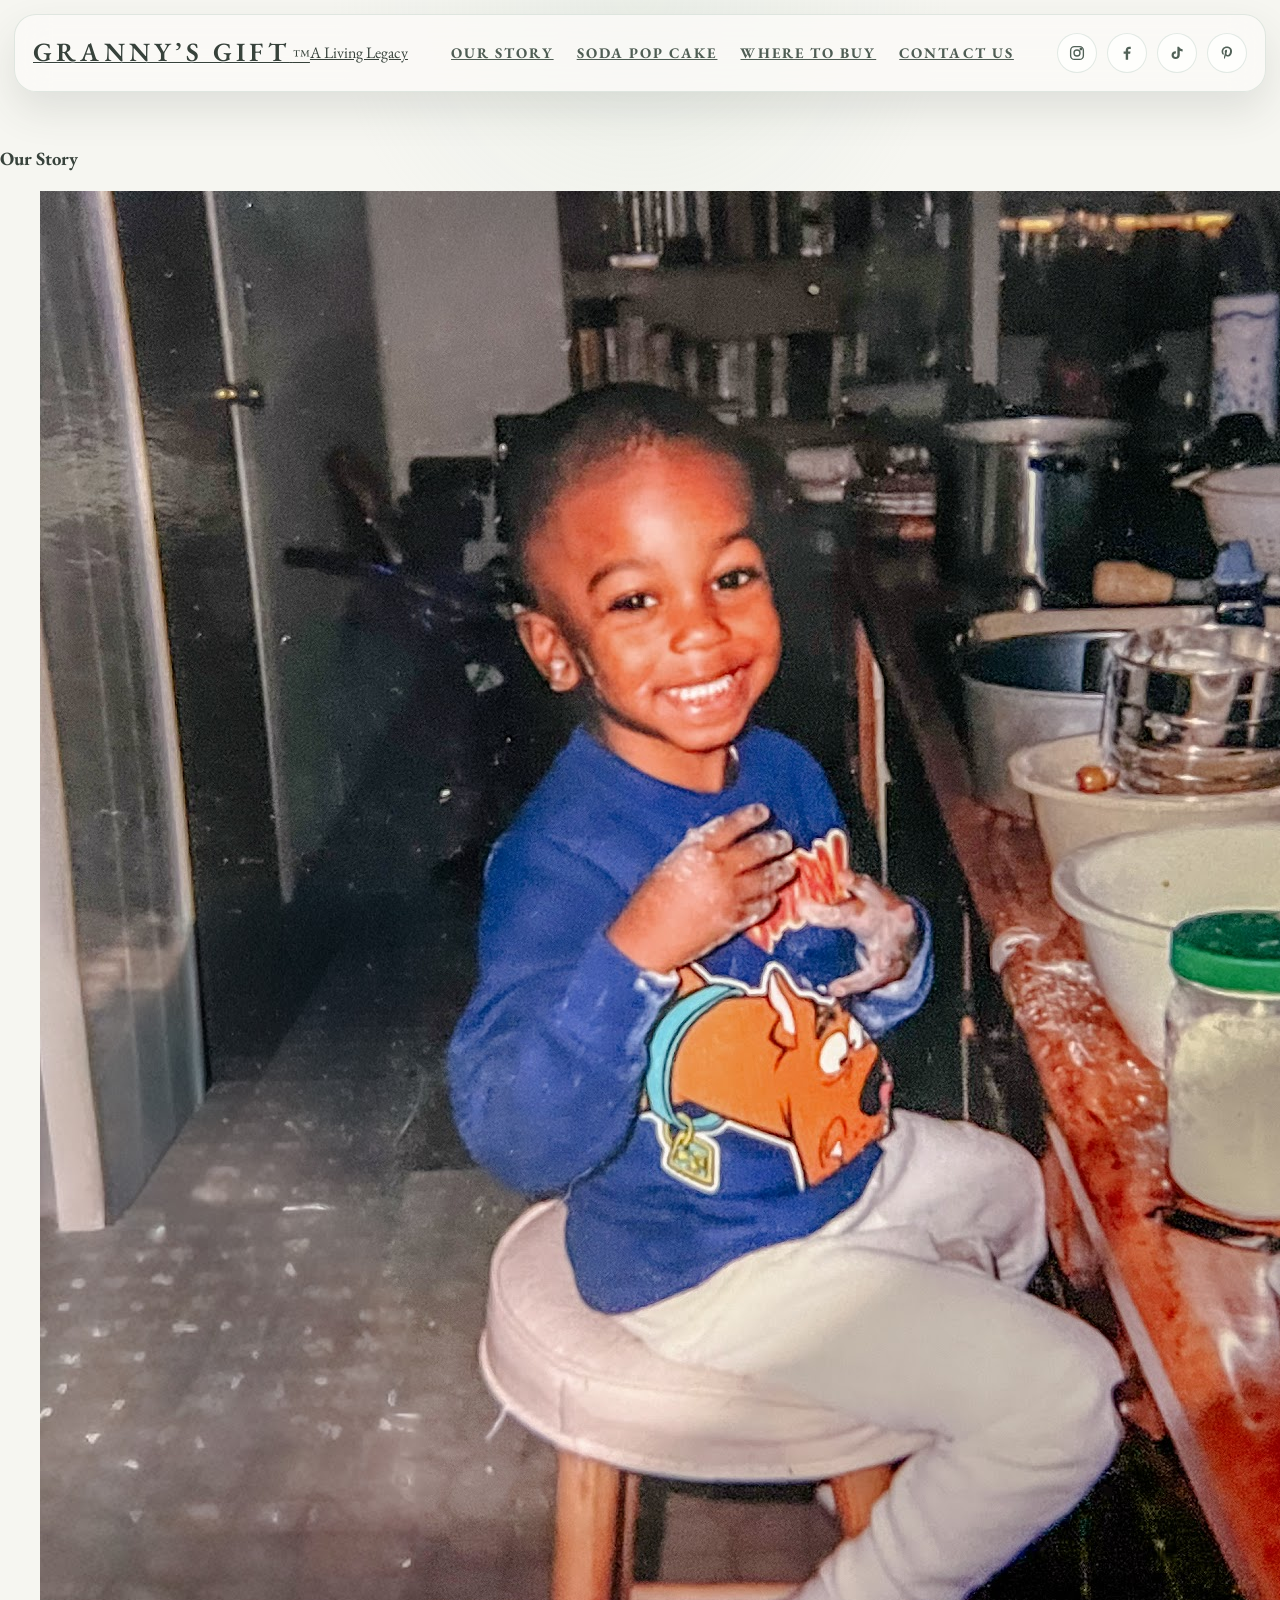
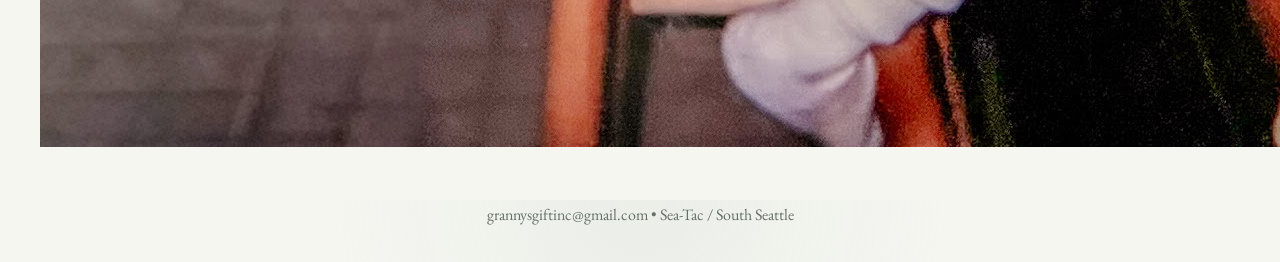
==== our-story/index.html @ 64c8dcdd "Create index.html for Our Story" ====
<!doctype html>
<html lang="en">
<head>
  <meta charset="utf-8" />
  <meta name="viewport" content="width=device-width, initial-scale=1" />
  <title>Our Story | Granny’s Gift</title>

  <link
    rel="icon"
    href="data:image/svg+xml,%3Csvg xmlns='http://www.w3.org/2000/svg' viewBox='0 0 64 64'%3E%3Ctext y='50%25' x='50%25' dominant-baseline='middle' text-anchor='middle' font-size='48'%3E%F0%9F%8D%B0%3C/text%3E%3C/svg%3E"
  >

  <link rel="stylesheet" href="/styles.css" />
</head>
<body>
  <header class="site-header" aria-label="Main site header">
    <div class="site-header__inner">
      <div class="site-header__bar">
        <a href="/" class="site-wordmark" aria-label="Granny's Gift home">
          <span class="site-wordmark__line">
            <span class="site-wordmark__main">Granny’s Gift</span>
            <span class="site-wordmark__tm">™</span>
          </span>
          <span class="site-wordmark__tagline">A Living Legacy</span>
        </a>

        <button
          type="button"
          class="menu-toggle"
          id="menuToggle"
          aria-expanded="false"
          aria-controls="headerMenu"
          aria-label="Open navigation menu"
        >
          <span></span>
          <span></span>
          <span></span>
        </button>

        <div class="site-header__menu" id="headerMenu">
          <nav class="site-nav" aria-label="Primary navigation">
            <a href="/our-story/" class="site-nav__link" aria-current="page">OUR STORY</a>
            <a href="/soda-pop-cake/" class="site-nav__link">SODA POP CAKE</a>
            <a href="/where-to-buy/" class="site-nav__link">WHERE TO BUY</a>
            <a href="/contact-us/" class="site-nav__link">CONTACT US</a>
          </nav>

          <div class="site-social" aria-label="Social media">
            <button type="button" class="site-social__link" aria-label="Instagram">
              <svg viewBox="0 0 24 24" aria-hidden="true">
                <rect x="3.5" y="3.5" width="17" height="17" rx="5"></rect>
                <circle cx="12" cy="12" r="4"></circle>
                <circle cx="17.2" cy="6.8" r="1"></circle>
              </svg>
            </button>

            <button type="button" class="site-social__link" aria-label="Facebook">
              <svg viewBox="0 0 24 24" aria-hidden="true">
                <path d="M13.5 21v-8h2.7l.5-3h-3.2V8.1c0-.9.3-1.6 1.7-1.6H17V3.8c-.3 0-.9-.1-2-.1-2.9 0-4.7 1.8-4.7 5V10H7.5v3h2.8v8h3.2Z"></path>
              </svg>
            </button>

            <button type="button" class="site-social__link" aria-label="TikTok">
              <svg viewBox="0 0 24 24" aria-hidden="true">
                <path d="M14.7 3.5c.4 1.1 1.1 2 2 2.6.8.6 1.8 1 2.8 1v2.8c-1.3 0-2.6-.3-3.8-.9v5.6c0 3.2-2.4 5.4-5.6 5.4-3 0-5.4-2.2-5.4-5.1 0-3.1 2.6-5.4 5.8-5.1v2.9c-1.4-.2-2.8.7-2.8 2.2 0 1.3 1 2.3 2.4 2.3 1.5 0 2.4-1.1 2.4-2.7V3.5h2.2Z"></path>
              </svg>
            </button>

            <button type="button" class="site-social__link" aria-label="Pinterest">
              <svg viewBox="0 0 24 24" aria-hidden="true">
                <path d="M12 3.2c-4.8 0-7.2 3.4-7.2 6.9 0 1.9.7 3.7 2.2 4.3.2.1.3 0 .4-.2 0-.2.2-.8.3-1 .1-.2 0-.3-.1-.5-.4-.6-.7-1.5-.7-2.6 0-2.5 1.9-4.8 5-4.8 2.7 0 4.2 1.7 4.2 3.9 0 2.9-1.3 5.4-3.2 5.4-1.1 0-1.8-.9-1.6-2 .3-1.3.8-2.7.8-3.6 0-.8-.4-1.5-1.3-1.5-1 0-1.8 1.1-1.8 2.5 0 .9.3 1.6.3 1.6l-1.2 5.1c-.3 1.1 0 2.4.1 3.2.1.1.2.1.2 0 .1-.2 1.2-1.6 1.5-2.9l.4-1.6c.4.7 1.4 1.3 2.6 1.3 3.5 0 5.8-3.2 5.8-7.4 0-3.1-2.7-6-6.7-6Z"></path>
              </svg>
            </button>
          </div>
        </div>
      </div>
    </div>
  </header>

  <main class="site-main">
    <section class="page-shell">
      <section class="page-hero">
        <h1 class="page-title">Our Story</h1>
      </section>

      <figure class="page-feature page-feature--story">
        <button
          type="button"
          class="gallery-open"
          data-image="/images/baby_baker.jpg"
          data-alt="Child in the kitchen helping bake with a stand mixer"
          aria-label="Expand Our Story photo"
        >
          <img
            src="/images/baby_baker.jpg"
            alt="Child in the kitchen helping bake with a stand mixer"
          >
        </button>
      </figure>
    </section>
  </main>

  <footer class="wrap footer-note">
    <p class="muted">grannysgiftinc@gmail.com • Sea-Tac / South Seattle</p>
  </footer>

  <div id="lightbox" class="lightbox" hidden aria-hidden="true">
    <button type="button" class="lightbox-close" aria-label="Close image viewer">×</button>
    <img id="lightbox-image" class="lightbox-image" src="" alt="">
  </div>

  <script src="https://cdn.jsdelivr.net/npm/@emailjs/browser@4/dist/email.min.js"></script>
  <script src="/script.js"></script>
</body>
</html>
---- styles.css ----
@import url('https://fonts.googleapis.com/css2?family=EB+Garamond:wght@400;500;600;700&display=swap');

:root{
  --brand-deep: #6f9780;
  --brand-mid: #8AAE93;
  --brand-lite: #b8cdc0;
  --brand-accent: #EEEEDD;
  --brand-ink: #37423b;
  --brand-cream: #f7f5ef;
  --brand-panel: #fcfbf8;
  --wrap-max: 1120px;
  --header-max: 1280px;
  --banner-max: 1280px;
  --header-offset: 118px;
}

* {
  box-sizing: border-box;
}

html,
body {
  height: 100%;
}

html {
  scroll-behavior: smooth;
}

body {
  margin: 0;
  font-family: "EB Garamond", "Garamond", "Apple Garamond", "Georgia", serif;
  color: var(--brand-ink);
  background:
    radial-gradient(circle at top, rgba(184, 205, 192, 0.18), transparent 28%),
    #f6f6f1;
  line-height: 1.45;
  padding-top: var(--header-offset);
}

body.lightbox-open,
body.menu-open {
  overflow: hidden;
}

button,
input {
  font: inherit;
}

.wrap {
  max-width: var(--wrap-max);
  margin: 0 auto;
  padding: 0 12px;
}

/* HEADER */

.site-header {
  position: fixed;
  top: 0;
  left: 0;
  right: 0;
  z-index: 1200;
  padding: 14px 14px 0;
}

.site-header__inner {
  max-width: var(--header-max);
  margin: 0 auto;
}

.site-header__bar {
  display: flex;
  align-items: center;
  gap: 24px;
  min-height: 78px;
  padding: 14px 18px;
  border: 1px solid rgba(111, 151, 128, 0.2);
  border-radius: 22px;
  background: rgba(252, 251, 248, 0.8);
  backdrop-filter: blur(16px) saturate(140%);
  -webkit-backdrop-filter: blur(16px) saturate(140%);
  box-shadow: 0 18px 40px rgba(55, 66, 59, 0.12);
}

.site-wordmark,
.site-nav__link,
.site-social__link,
.menu-toggle {
  appearance: none;
  border: 0;
  background: transparent;
  padding: 0;
  color: inherit;
}

.site-wordmark {
  display: inline-flex;
  align-items: center;
  flex: 0 0 auto;
  cursor: pointer;
}

.site-wordmark__main {
  font-size: 1.65rem;
  font-weight: 600;
  letter-spacing: 0.16em;
  line-height: 1;
  text-transform: uppercase;
  color: var(--brand-ink);
  text-shadow: 0 1px 0 rgba(255, 255, 255, 0.72);
}

.site-header__menu {
  display: flex;
  align-items: center;
  justify-content: space-between;
  gap: 24px;
  flex: 1 1 auto;
  min-width: 0;
}

.site-nav {
  display: flex;
  align-items: center;
  justify-content: center;
  gap: clamp(12px, 1.8vw, 28px);
  flex: 1 1 auto;
  min-width: 0;
}

.site-nav__link {
  position: relative;
  font-size: 0.92rem;
  font-weight: 700;
  letter-spacing: 0.14em;
  color: #4f5d54;
  cursor: pointer;
  white-space: nowrap;
  transition: color 160ms ease, transform 160ms ease;
}

.site-nav__link::after {
  content: "";
  position: absolute;
  left: 0;
  right: 0;
  bottom: -8px;
  height: 1px;
  background: currentColor;
  transform: scaleX(0);
  transform-origin: center;
  transition: transform 160ms ease;
  opacity: 0.7;
}

.site-nav__link:hover,
.site-nav__link:focus-visible {
  color: var(--brand-deep);
  transform: translateY(-1px);
}

.site-nav__link:hover::after,
.site-nav__link:focus-visible::after {
  transform: scaleX(1);
}

.site-social {
  display: flex;
  align-items: center;
  gap: 10px;
  flex: 0 0 auto;
}

.site-social__link {
  display: inline-flex;
  align-items: center;
  justify-content: center;
  width: 40px;
  height: 40px;
  border-radius: 999px;
  border: 1px solid rgba(111, 151, 128, 0.2);
  background: rgba(255, 255, 255, 0.65);
  color: #516157;
  cursor: pointer;
  transition: transform 160ms ease, border-color 160ms ease, background 160ms ease, color 160ms ease;
}

.site-social__link:hover,
.site-social__link:focus-visible {
  transform: translateY(-1px);
  border-color: rgba(111, 151, 128, 0.35);
  background: rgba(238, 238, 221, 0.9);
  color: var(--brand-deep);
}

.site-social__link svg {
  width: 18px;
  height: 18px;
  stroke: currentColor;
  stroke-width: 1.8;
  fill: none;
}

.site-social__link svg path {
  fill: currentColor;
  stroke: none;
}

.menu-toggle {
  display: none;
  width: 44px;
  height: 44px;
  border-radius: 12px;
  align-items: center;
  justify-content: center;
  flex-direction: column;
  gap: 5px;
  cursor: pointer;
  background: rgba(255, 255, 255, 0.7);
  border: 1px solid rgba(111, 151, 128, 0.18);
}

.menu-toggle span {
  display: block;
  width: 20px;
  height: 2px;
  background: var(--brand-ink);
  border-radius: 999px;
  transition: transform 180ms ease, opacity 180ms ease;
}

.menu-toggle.is-open span:nth-child(1) {
  transform: translateY(7px) rotate(45deg);
}

.menu-toggle.is-open span:nth-child(2) {
  opacity: 0;
}

.menu-toggle.is-open span:nth-child(3) {
  transform: translateY(-7px) rotate(-45deg);
}

/* MAIN */

.site-main {
  padding-top: 8px;
}

/* HOMEPAGE BANNER */

.homepage-banner-shell {
  max-width: var(--banner-max);
  margin: 0 auto 24px;
  padding: 0 14px;
}

.homepage-banner {
  overflow: hidden;
  border-radius: 30px;
  border: 1px solid rgba(111, 151, 128, 0.16);
  background: #ededea;
  box-shadow: 0 24px 56px rgba(55, 66, 59, 0.10);
}

.homepage-banner__image {
  display: block;
  width: 100%;
  height: auto;
}

/* CONTENT */

.card {
  background: #fff;
  border: 1px solid #e5e7df;
  border-radius: 16px;
  padding: 16px;
  box-shadow: 0 10px 28px rgba(111, 151, 128, 0.08);
}

.brand-layout {
  display: grid;
  grid-template-columns: 1.25fr 0.75fr;
  gap: 16px;
  align-items: start;
}

.featured-shot {
  display: block;
}

.featured-shot img {
  width: 100%;
  height: clamp(300px, 48vw, 520px);
  object-fit: cover;
  border-radius: 16px;
  box-shadow: 0 10px 26px rgba(0,0,0,.08);
}

.featured-shot-tall img {
  height: auto;
  max-height: none;
  object-fit: contain;
  background: #fff;
}

.seasonal-figure {
  margin: 0 0 14px;
  padding: 12px;
  border: 1px solid #dfe4dc;
  border-radius: 18px;
  background: linear-gradient(180deg, #fff, var(--brand-panel));
  box-shadow: 0 8px 18px rgba(111, 151, 128, 0.06);
}

.seasonal-figure-lower {
  margin-top: 14px;
}

.photo-caption {
  margin-top: 10px;
  padding-top: 8px;
  border-top: 1px solid #e4e8df;
  font-size: 1rem;
  color: #6f9780;
}

.gallery-grid {
  display: grid;
  grid-template-columns: repeat(2, minmax(0, 1fr));
  gap: 12px;
}

.gallery-open {
  display: block;
  width: 100%;
  padding: 0;
  margin: 0;
  border: 0;
  background: transparent;
  cursor: zoom-in;
}

.gallery-grid img {
  width: 100%;
  height: clamp(220px, 26vw, 320px);
  object-fit: cover;
  border-radius: 14px;
  box-shadow: 0 6px 18px rgba(0,0,0,.08);
}

.sidebar-stack {
  display: grid;
  gap: 16px;
}

.ingredients-card {
  background: linear-gradient(135deg, #88a797, #9eb9a8 60%, #c8d7cb);
  color: #fff;
  border: 2px solid var(--brand-accent);
}

.ingredients-card h2 {
  margin-top: 0;
  color: #fffefb;
}

.ingredients-list {
  display: grid;
  grid-template-columns: repeat(2, minmax(120px, 1fr));
  gap: 6px 12px;
  list-style: none;
  padding: 0;
  margin: 8px 0 0;
}

.ingredients-list li::before {
  content: "•";
  color: var(--brand-accent);
  margin-right: 6px;
}

.newsletter-card h2 {
  margin-top: 0;
}

.row {
  margin: 8px 0;
}

label .req {
  color: #a94442;
  font-weight: 700;
  margin-left: 4px;
}

input[type="text"],
input[type="email"] {
  width: 100%;
  padding: 10px 12px;
  border: 1px solid #d7ddd6;
  border-radius: 10px;
  background: #fff;
  color: var(--brand-ink);
  font-size: 16px;
  font-family: inherit;
}

input:focus,
.site-wordmark:focus-visible,
.site-nav__link:focus-visible,
.site-social__link:focus-visible,
.menu-toggle:focus-visible,
.gallery-open:focus-visible,
.lightbox-close:focus-visible,
.btn:focus-visible {
  outline: 3px solid rgba(138, 174, 147, 0.2);
  outline-offset: 3px;
}

.muted {
  color: #667168;
}

.tiny {
  font-size: 12px;
}

.hp {
  display: none !important;
}

.btn {
  background: linear-gradient(180deg, var(--brand-mid), var(--brand-deep));
  border: 2px solid var(--brand-accent);
  color: #fff;
  font-weight: 700;
  padding: 10px 16px;
  border-radius: 12px;
  box-shadow: 0 6px 16px rgba(111, 151, 128, 0.14);
  cursor: pointer;
  font-family: inherit;
}

.btn[disabled] {
  opacity: .55;
  cursor: not-allowed;
}

.btn.ready {
  outline: 3px solid rgba(238, 238, 221, .55);
}

.btn.small {
  width: auto;
  padding: 8px 12px;
}

.status {
  margin-top: 10px;
  font-size: 0.95rem;
}

.status.error {
  color: #9c3a36;
}

.status.ok {
  color: #356142;
}

.success-panel {
  background: #eef4ef;
  border: 1px solid #d9e5dc;
  border-radius: 14px;
  padding: 12px;
  margin-bottom: 10px;
}

.success-panel .check {
  width: 32px;
  height: 32px;
  line-height: 32px;
  text-align: center;
  border-radius: 50%;
  background: #e8f1ea;
  color: #356142;
  font-weight: 800;
  margin-bottom: 6px;
}

.footer-note {
  padding: 18px 12px 20px;
  text-align: center;
}

/* LIGHTBOX */

.lightbox[hidden] {
  display: none !important;
}

.lightbox {
  position: fixed;
  inset: 0;
  background: rgba(25, 29, 26, .82);
  display: flex;
  align-items: center;
  justify-content: center;
  padding: 24px;
  z-index: 9999;
}

.lightbox-image {
  max-width: min(92vw, 1080px);
  max-height: 88vh;
  width: auto;
  height: auto;
  border-radius: 18px;
  box-shadow: 0 18px 44px rgba(0,0,0,.28);
  background: #fff;
}

.lightbox-close {
  position: absolute;
  top: 18px;
  right: 18px;
  width: 44px;
  height: 44px;
  border: 0;
  border-radius: 999px;
  background: rgba(255,255,255,.92);
  color: var(--brand-ink);
  font-size: 28px;
  line-height: 1;
  cursor: pointer;
}

/* RESPONSIVE */

@media (max-width: 1100px) {
  .site-header__bar {
    gap: 18px;
  }

  .site-wordmark__main {
    font-size: 1.45rem;
    letter-spacing: 0.13em;
  }

  .site-nav {
    gap: 14px;
  }

  .site-nav__link {
    font-size: 0.84rem;
    letter-spacing: 0.11em;
  }
}

@media (max-width: 900px) {
  :root {
    --header-offset: 98px;
  }

  .homepage-banner-shell {
    margin: 0 auto 18px;
    padding: 0 12px;
  }

  .homepage-banner {
    border-radius: 22px;
  }

  .brand-layout {
    grid-template-columns: 1fr;
  }

  .gallery-grid {
    grid-template-columns: 1fr 1fr;
  }

  .site-header {
    padding: 12px 12px 0;
  }

  .site-header__bar {
    position: relative;
    min-height: 72px;
    gap: 12px;
    justify-content: space-between;
  }

  .menu-toggle {
    display: inline-flex;
  }

  .site-header__menu {
    position: absolute;
    top: calc(100% + 10px);
    left: 0;
    right: 0;
    display: none;
    flex-direction: column;
    align-items: stretch;
    gap: 18px;
    padding: 18px;
    border: 1px solid rgba(111, 151, 128, 0.2);
    border-radius: 20px;
    background: rgba(252, 251, 248, 0.96);
    box-shadow: 0 18px 40px rgba(55, 66, 59, 0.12);
  }

  .site-header.menu-open .site-header__menu {
    display: flex;
  }

  .site-nav {
    flex-direction: column;
    align-items: flex-start;
    gap: 14px;
  }

  .site-nav__link {
    width: 100%;
    text-align: left;
    font-size: 0.92rem;
  }

  .site-nav__link::after {
    left: 0;
    right: auto;
    width: 100%;
    bottom: -4px;
  }

  .site-social {
    justify-content: flex-start;
  }
}

@media (max-width: 560px) {
  :root {
    --header-offset: 94px;
  }

  .gallery-grid {
    grid-template-columns: 1fr;
  }

  .homepage-banner {
    border-radius: 16px;
  }

  .site-wordmark__main {
    font-size: 1.12rem;
    letter-spacing: 0.11em;
  }

  .site-header__bar {
    padding: 12px 14px;
    border-radius: 18px;
  }

  .ingredients-list {
    grid-template-columns: 1fr;
  }
}
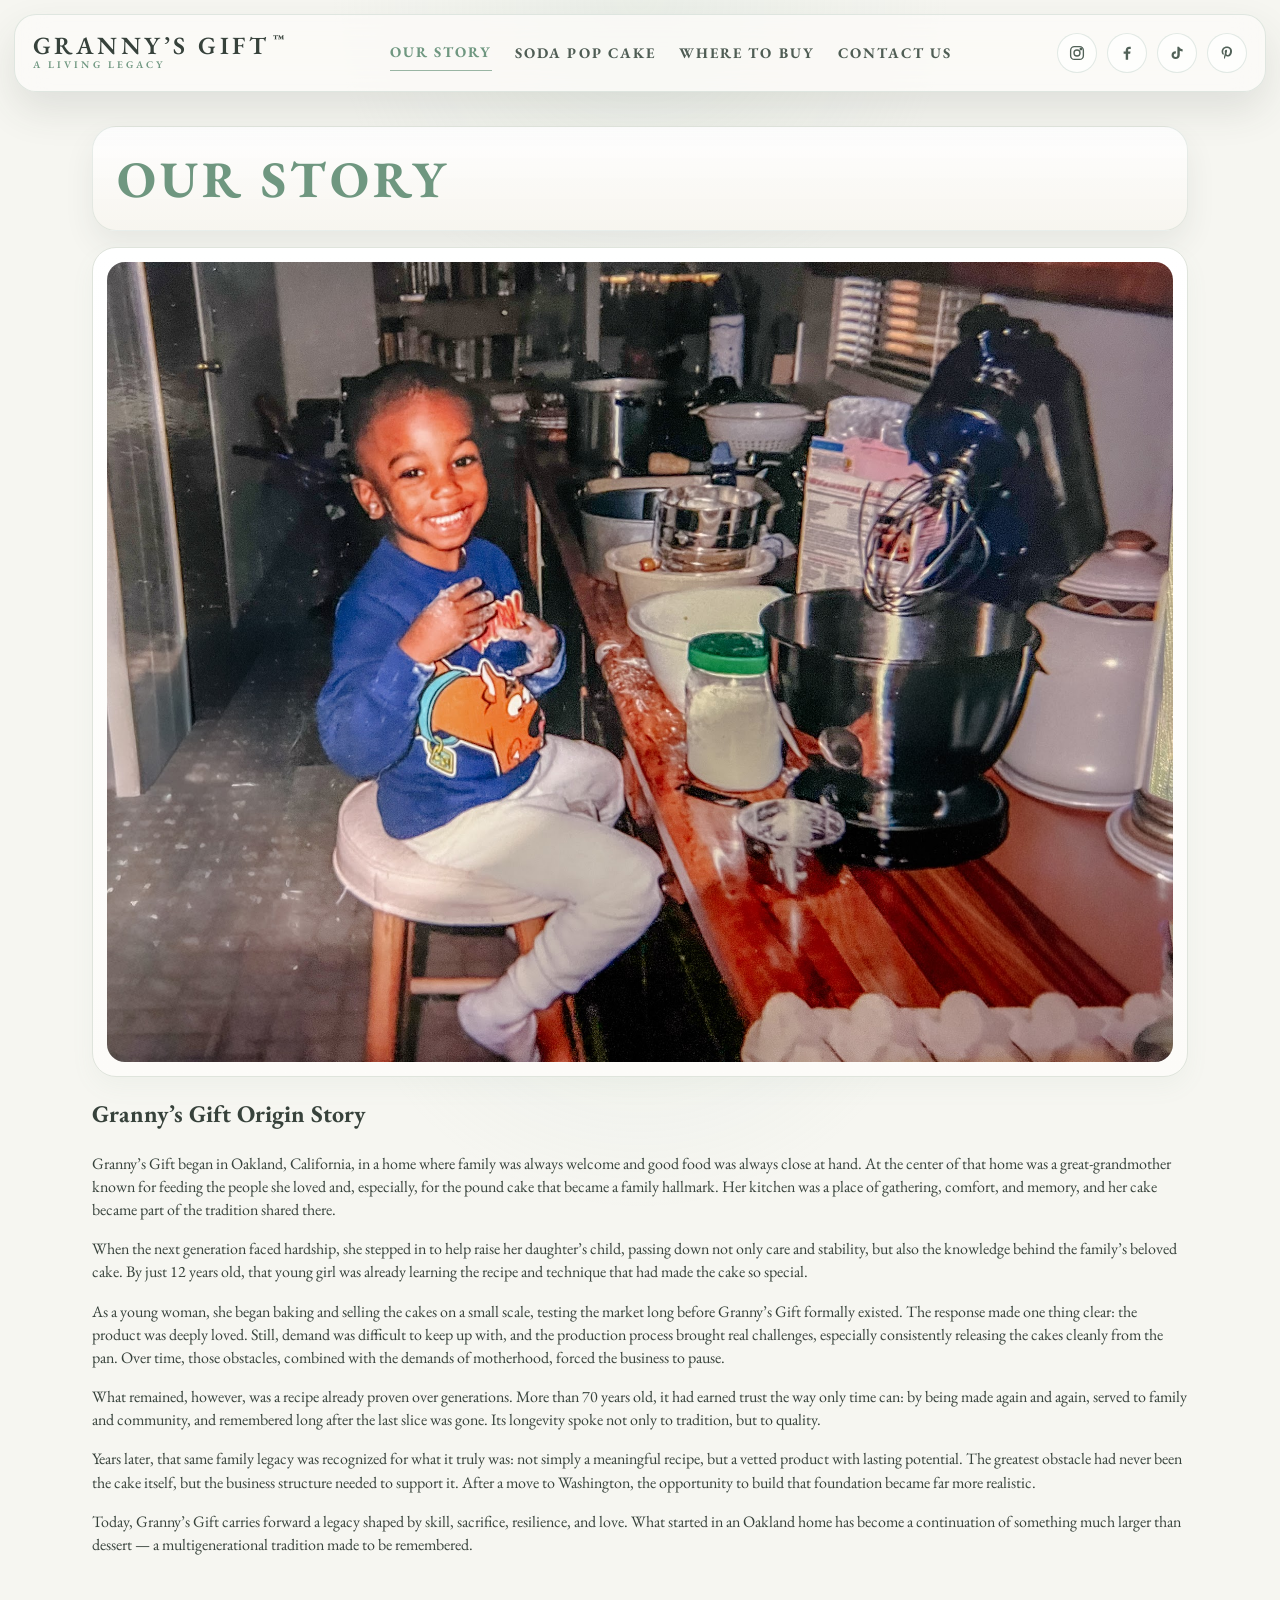
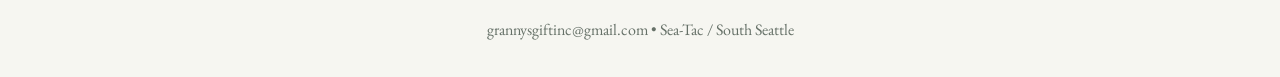
==== commit 04ebdc08: "Update index.html" ====
--- a/our-story/index.html
+++ b/our-story/index.html
@@ -97,6 +97,24 @@
           >
         </button>
       </figure>
+
+      <section class="story-copy">
+        <h2 class="story-copy__title">Granny’s Gift Origin Story</h2>
+
+        <div class="story-copy__body">
+          <p>Granny’s Gift began in Oakland, California, in a home where family was always welcome and good food was always close at hand. At the center of that home was a great-grandmother known for feeding the people she loved and, especially, for the pound cake that became a family hallmark. Her kitchen was a place of gathering, comfort, and memory, and her cake became part of the tradition shared there.</p>
+
+          <p>When the next generation faced hardship, she stepped in to help raise her daughter’s child, passing down not only care and stability, but also the knowledge behind the family’s beloved cake. By just 12 years old, that young girl was already learning the recipe and technique that had made the cake so special.</p>
+
+          <p>As a young woman, she began baking and selling the cakes on a small scale, testing the market long before Granny’s Gift formally existed. The response made one thing clear: the product was deeply loved. Still, demand was difficult to keep up with, and the production process brought real challenges, especially consistently releasing the cakes cleanly from the pan. Over time, those obstacles, combined with the demands of motherhood, forced the business to pause.</p>
+
+          <p>What remained, however, was a recipe already proven over generations. More than 70 years old, it had earned trust the way only time can: by being made again and again, served to family and community, and remembered long after the last slice was gone. Its longevity spoke not only to tradition, but to quality.</p>
+
+          <p>Years later, that same family legacy was recognized for what it truly was: not simply a meaningful recipe, but a vetted product with lasting potential. The greatest obstacle had never been the cake itself, but the business structure needed to support it. After a move to Washington, the opportunity to build that foundation became far more realistic.</p>
+
+          <p>Today, Granny’s Gift carries forward a legacy shaped by skill, sacrifice, resilience, and love. What started in an Oakland home has become a continuation of something much larger than dessert — a multigenerational tradition made to be remembered.</p>
+        </div>
+      </section>
     </section>
   </main>
 
--- a/styles.css
+++ b/styles.css
@@ -48,10 +48,26 @@
   font: inherit;
 }
 
+img {
+  max-width: 100%;
+}
+
 .wrap {
   max-width: var(--wrap-max);
   margin: 0 auto;
   padding: 0 12px;
+}
+
+.visually-hidden {
+  position: absolute;
+  width: 1px;
+  height: 1px;
+  padding: 0;
+  margin: -1px;
+  overflow: hidden;
+  clip: rect(0, 0, 0, 0);
+  white-space: nowrap;
+  border: 0;
 }
 
 /* HEADER */
@@ -78,7 +94,7 @@
   padding: 14px 18px;
   border: 1px solid rgba(111, 151, 128, 0.2);
   border-radius: 22px;
-  background: rgba(252, 251, 248, 0.8);
+  background: rgba(252, 251, 248, 0.82);
   backdrop-filter: blur(16px) saturate(140%);
   -webkit-backdrop-filter: blur(16px) saturate(140%);
   box-shadow: 0 18px 40px rgba(55, 66, 59, 0.12);
@@ -97,19 +113,44 @@
 
 .site-wordmark {
   display: inline-flex;
-  align-items: center;
+  flex-direction: column;
+  gap: 1px;
   flex: 0 0 auto;
+  text-decoration: none;
   cursor: pointer;
 }
 
+.site-wordmark__line {
+  display: flex;
+  align-items: flex-start;
+  gap: 4px;
+  line-height: 1;
+}
+
 .site-wordmark__main {
-  font-size: 1.65rem;
+  font-size: 1.55rem;
   font-weight: 600;
-  letter-spacing: 0.16em;
-  line-height: 1;
+  letter-spacing: 0.14em;
   text-transform: uppercase;
   color: var(--brand-ink);
   text-shadow: 0 1px 0 rgba(255, 255, 255, 0.72);
+}
+
+.site-wordmark__tm {
+  font-size: 0.6rem;
+  font-weight: 700;
+  letter-spacing: 0.08em;
+  position: relative;
+  top: 0.1rem;
+  color: var(--brand-ink);
+}
+
+.site-wordmark__tagline {
+  font-size: 0.64rem;
+  font-weight: 600;
+  letter-spacing: 0.3em;
+  text-transform: uppercase;
+  color: var(--brand-deep);
 }
 
 .site-header__menu {
@@ -138,6 +179,7 @@
   color: #4f5d54;
   cursor: pointer;
   white-space: nowrap;
+  text-decoration: none;
   transition: color 160ms ease, transform 160ms ease;
 }
 
@@ -156,13 +198,15 @@
 }
 
 .site-nav__link:hover,
-.site-nav__link:focus-visible {
+.site-nav__link:focus-visible,
+.site-nav__link[aria-current="page"] {
   color: var(--brand-deep);
   transform: translateY(-1px);
 }
 
 .site-nav__link:hover::after,
-.site-nav__link:focus-visible::after {
+.site-nav__link:focus-visible::after,
+.site-nav__link[aria-current="page"]::after {
   transform: scaleX(1);
 }
 
@@ -265,76 +309,105 @@
   box-shadow: 0 24px 56px rgba(55, 66, 59, 0.10);
 }
 
+.homepage-banner--interactive {
+  position: relative;
+}
+
 .homepage-banner__image {
   display: block;
   width: 100%;
   height: auto;
 }
 
-/* CONTENT */
-
-.card {
-  background: #fff;
-  border: 1px solid #e5e7df;
-  border-radius: 16px;
-  padding: 16px;
-  box-shadow: 0 10px 28px rgba(111, 151, 128, 0.08);
-}
-
-.brand-layout {
-  display: grid;
-  grid-template-columns: 1.25fr 0.75fr;
-  gap: 16px;
-  align-items: start;
-}
-
-.featured-shot {
-  display: block;
-}
-
-.featured-shot img {
-  width: 100%;
-  height: clamp(300px, 48vw, 520px);
-  object-fit: cover;
-  border-radius: 16px;
-  box-shadow: 0 10px 26px rgba(0,0,0,.08);
-}
-
-.featured-shot-tall img {
-  height: auto;
-  max-height: none;
-  object-fit: contain;
-  background: #fff;
-}
-
-.seasonal-figure {
-  margin: 0 0 14px;
-  padding: 12px;
+.homepage-banner__cta-link {
+  position: absolute;
+  left: 71%;
+  top: 63%;
+  transform: translate(-50%, -50%);
+  width: clamp(148px, 15vw, 236px);
+  aspect-ratio: 3.15 / 1;
+  border-radius: 999px;
+  border: 2px solid rgba(255, 255, 255, 0.92);
+  background: rgba(255, 255, 255, 0.08);
+  box-shadow:
+    0 0 0 0 rgba(255, 255, 255, 0.75),
+    0 10px 24px rgba(111, 151, 128, 0.18);
+  transition: transform 160ms ease, box-shadow 160ms ease, background 160ms ease;
+}
+
+.homepage-banner__cta-link::before {
+  content: "";
+  position: absolute;
+  inset: -8px;
+  border-radius: 999px;
+  border: 2px solid rgba(255, 255, 255, 0.45);
+  animation: bannerPulse 2s ease-in-out infinite;
+}
+
+.homepage-banner__cta-link:hover,
+.homepage-banner__cta-link:focus-visible {
+  transform: translate(-50%, -50%) scale(1.04);
+  background: rgba(255, 255, 255, 0.16);
+  box-shadow:
+    0 0 0 10px rgba(255, 255, 255, 0.14),
+    0 16px 30px rgba(111, 151, 128, 0.24);
+}
+
+@keyframes bannerPulse {
+  0% {
+    opacity: 0.65;
+    transform: scale(0.96);
+  }
+  50% {
+    opacity: 1;
+    transform: scale(1.02);
+  }
+  100% {
+    opacity: 0.65;
+    transform: scale(0.96);
+  }
+}
+
+/* PAGE LAYOUT */
+
+.page-shell {
+  max-width: var(--wrap-max);
+  margin: 0 auto 28px;
+  padding: 0 12px;
+}
+
+.page-hero {
+  margin-bottom: 16px;
+  padding: 26px 24px;
+  border-radius: 24px;
+  border: 1px solid rgba(111, 151, 128, 0.16);
+  background: linear-gradient(180deg, rgba(255,255,255,0.96), rgba(247,245,239,0.98));
+  box-shadow: 0 14px 30px rgba(55, 66, 59, 0.08);
+}
+
+.page-hero--centered {
+  text-align: center;
+}
+
+.page-title {
+  margin: 0;
+  font-size: clamp(2.2rem, 4vw, 3.5rem);
+  line-height: 1;
+  letter-spacing: 0.08em;
+  text-transform: uppercase;
+  color: var(--brand-deep);
+}
+
+.page-feature {
+  margin: 0;
+  padding: 14px;
+  border-radius: 24px;
   border: 1px solid #dfe4dc;
-  border-radius: 18px;
   background: linear-gradient(180deg, #fff, var(--brand-panel));
-  box-shadow: 0 8px 18px rgba(111, 151, 128, 0.06);
-}
-
-.seasonal-figure-lower {
-  margin-top: 14px;
-}
-
-.photo-caption {
-  margin-top: 10px;
-  padding-top: 8px;
-  border-top: 1px solid #e4e8df;
-  font-size: 1rem;
-  color: #6f9780;
-}
-
-.gallery-grid {
-  display: grid;
-  grid-template-columns: repeat(2, minmax(0, 1fr));
-  gap: 12px;
-}
-
-.gallery-open {
+  box-shadow: 0 10px 24px rgba(111, 151, 128, 0.06);
+}
+
+.page-feature .gallery-open {
   display: block;
   width: 100%;
   padding: 0;
@@ -344,51 +417,116 @@
   cursor: zoom-in;
 }
 
+.page-feature img {
+  display: block;
+  width: 100%;
+  height: auto;
+  border-radius: 18px;
+}
+
+.page-feature--story img {
+  max-height: 820px;
+  object-fit: cover;
+  object-position: center;
+}
+
+.page-feature--homepage {
+  margin-bottom: 16px;
+}
+
+.info-card,
+.card {
+  background: #fff;
+  border: 1px solid #e5e7df;
+  border-radius: 18px;
+  padding: 20px;
+  box-shadow: 0 10px 28px rgba(111, 151, 128, 0.08);
+}
+
+.info-card h2,
+.newsletter-card h2 {
+  margin-top: 0;
+  margin-bottom: 8px;
+  font-size: 1.6rem;
+  color: var(--brand-deep);
+}
+
+.info-card p {
+  margin: 0 0 10px;
+  font-size: 1.12rem;
+}
+
+.info-card--story {
+  max-width: 980px;
+  margin: 0 auto;
+  text-align: left;
+}
+
+.info-card--story p {
+  margin: 0;
+  font-size: 1.22rem;
+  line-height: 1.72;
+  color: #4c554f;
+}
+
+.info-card__meta {
+  color: #667168;
+}
+
+.contact-grid {
+  display: grid;
+  grid-template-columns: 0.9fr 1.1fr;
+  gap: 16px;
+  align-items: start;
+}
+
+.contact-link {
+  color: var(--brand-deep);
+  font-weight: 700;
+  text-decoration: none;
+  border-bottom: 1px solid rgba(111, 151, 128, 0.35);
+}
+
+.contact-link:hover,
+.contact-link:focus-visible {
+  color: #5f8270;
+}
+
+.gallery-grid {
+  display: grid;
+  gap: 12px;
+}
+
+.gallery-grid--products {
+  grid-template-columns: repeat(3, minmax(0, 1fr));
+  margin-top: 16px;
+}
+
+.gallery-grid .gallery-open {
+  display: block;
+  width: 100%;
+  padding: 0;
+  margin: 0;
+  border: 0;
+  background: transparent;
+  cursor: zoom-in;
+}
+
 .gallery-grid img {
   width: 100%;
-  height: clamp(220px, 26vw, 320px);
+  height: clamp(220px, 24vw, 300px);
   object-fit: cover;
-  border-radius: 14px;
-  box-shadow: 0 6px 18px rgba(0,0,0,.08);
-}
-
-.sidebar-stack {
-  display: grid;
-  gap: 16px;
-}
-
-.ingredients-card {
-  background: linear-gradient(135deg, #88a797, #9eb9a8 60%, #c8d7cb);
-  color: #fff;
-  border: 2px solid var(--brand-accent);
-}
-
-.ingredients-card h2 {
-  margin-top: 0;
-  color: #fffefb;
-}
-
-.ingredients-list {
-  display: grid;
-  grid-template-columns: repeat(2, minmax(120px, 1fr));
-  gap: 6px 12px;
-  list-style: none;
-  padding: 0;
-  margin: 8px 0 0;
-}
-
-.ingredients-list li::before {
-  content: "•";
-  color: var(--brand-accent);
-  margin-right: 6px;
-}
-
-.newsletter-card h2 {
-  margin-top: 0;
+  border-radius: 18px;
+  box-shadow: 0 8px 20px rgba(0,0,0,.08);
 }
 
 .row {
   margin: 8px 0;
+}
+
+label {
+  display: block;
+  margin-bottom: 6px;
 }
 
 label .req {
@@ -416,7 +554,9 @@
 .menu-toggle:focus-visible,
 .gallery-open:focus-visible,
 .lightbox-close:focus-visible,
-.btn:focus-visible {
+.btn:focus-visible,
+.contact-link:focus-visible,
+.homepage-banner__cta-link:focus-visible {
   outline: 3px solid rgba(138, 174, 147, 0.2);
   outline-offset: 3px;
 }
@@ -477,7 +617,7 @@
   border: 1px solid #d9e5dc;
   border-radius: 14px;
   padding: 12px;
-  margin-bottom: 10px;
+  margin-top: 10px;
 }
 
 .success-panel .check {
@@ -547,8 +687,8 @@
   }
 
   .site-wordmark__main {
-    font-size: 1.45rem;
-    letter-spacing: 0.13em;
+    font-size: 1.38rem;
+    letter-spacing: 0.12em;
   }
 
   .site-nav {
@@ -559,6 +699,10 @@
     font-size: 0.84rem;
     letter-spacing: 0.11em;
   }
+
+  .gallery-grid--products {
+    grid-template-columns: repeat(2, minmax(0, 1fr));
+  }
 }
 
 @media (max-width: 900px) {
@@ -566,8 +710,8 @@
     --header-offset: 98px;
   }
 
-  .homepage-banner-shell {
-    margin: 0 auto 18px;
+  .homepage-banner-shell,
+  .page-shell {
     padding: 0 12px;
   }
 
@@ -575,12 +719,19 @@
     border-radius: 22px;
   }
 
-  .brand-layout {
+  .homepage-banner__cta-link {
+    left: 71%;
+    top: 63%;
+    width: clamp(112px, 19vw, 168px);
+  }
+
+  .page-hero {
+    padding: 22px 20px;
+    border-radius: 20px;
+  }
+
+  .contact-grid {
     grid-template-columns: 1fr;
-  }
-
-  .gallery-grid {
-    grid-template-columns: 1fr 1fr;
   }
 
   .site-header {
@@ -647,25 +798,47 @@
     --header-offset: 94px;
   }
 
-  .gallery-grid {
-    grid-template-columns: 1fr;
-  }
-
   .homepage-banner {
     border-radius: 16px;
   }
 
+  .homepage-banner__cta-link {
+    left: 70.8%;
+    top: 63.2%;
+    width: clamp(82px, 20vw, 118px);
+    border-width: 1.5px;
+  }
+
+  .homepage-banner__cta-link::before {
+    inset: -5px;
+    border-width: 1.5px;
+  }
+
+  .page-title {
+    font-size: 1.8rem;
+  }
+
+  .info-card--story p {
+    font-size: 1.08rem;
+    line-height: 1.66;
+  }
+
+  .gallery-grid--products {
+    grid-template-columns: 1fr;
+  }
+
   .site-wordmark__main {
-    font-size: 1.12rem;
-    letter-spacing: 0.11em;
+    font-size: 1.08rem;
+    letter-spacing: 0.1em;
+  }
+
+  .site-wordmark__tagline {
+    font-size: 0.56rem;
+    letter-spacing: 0.24em;
   }
 
   .site-header__bar {
     padding: 12px 14px;
     border-radius: 18px;
   }
-
-  .ingredients-list {
-    grid-template-columns: 1fr;
-  }
-}
+}
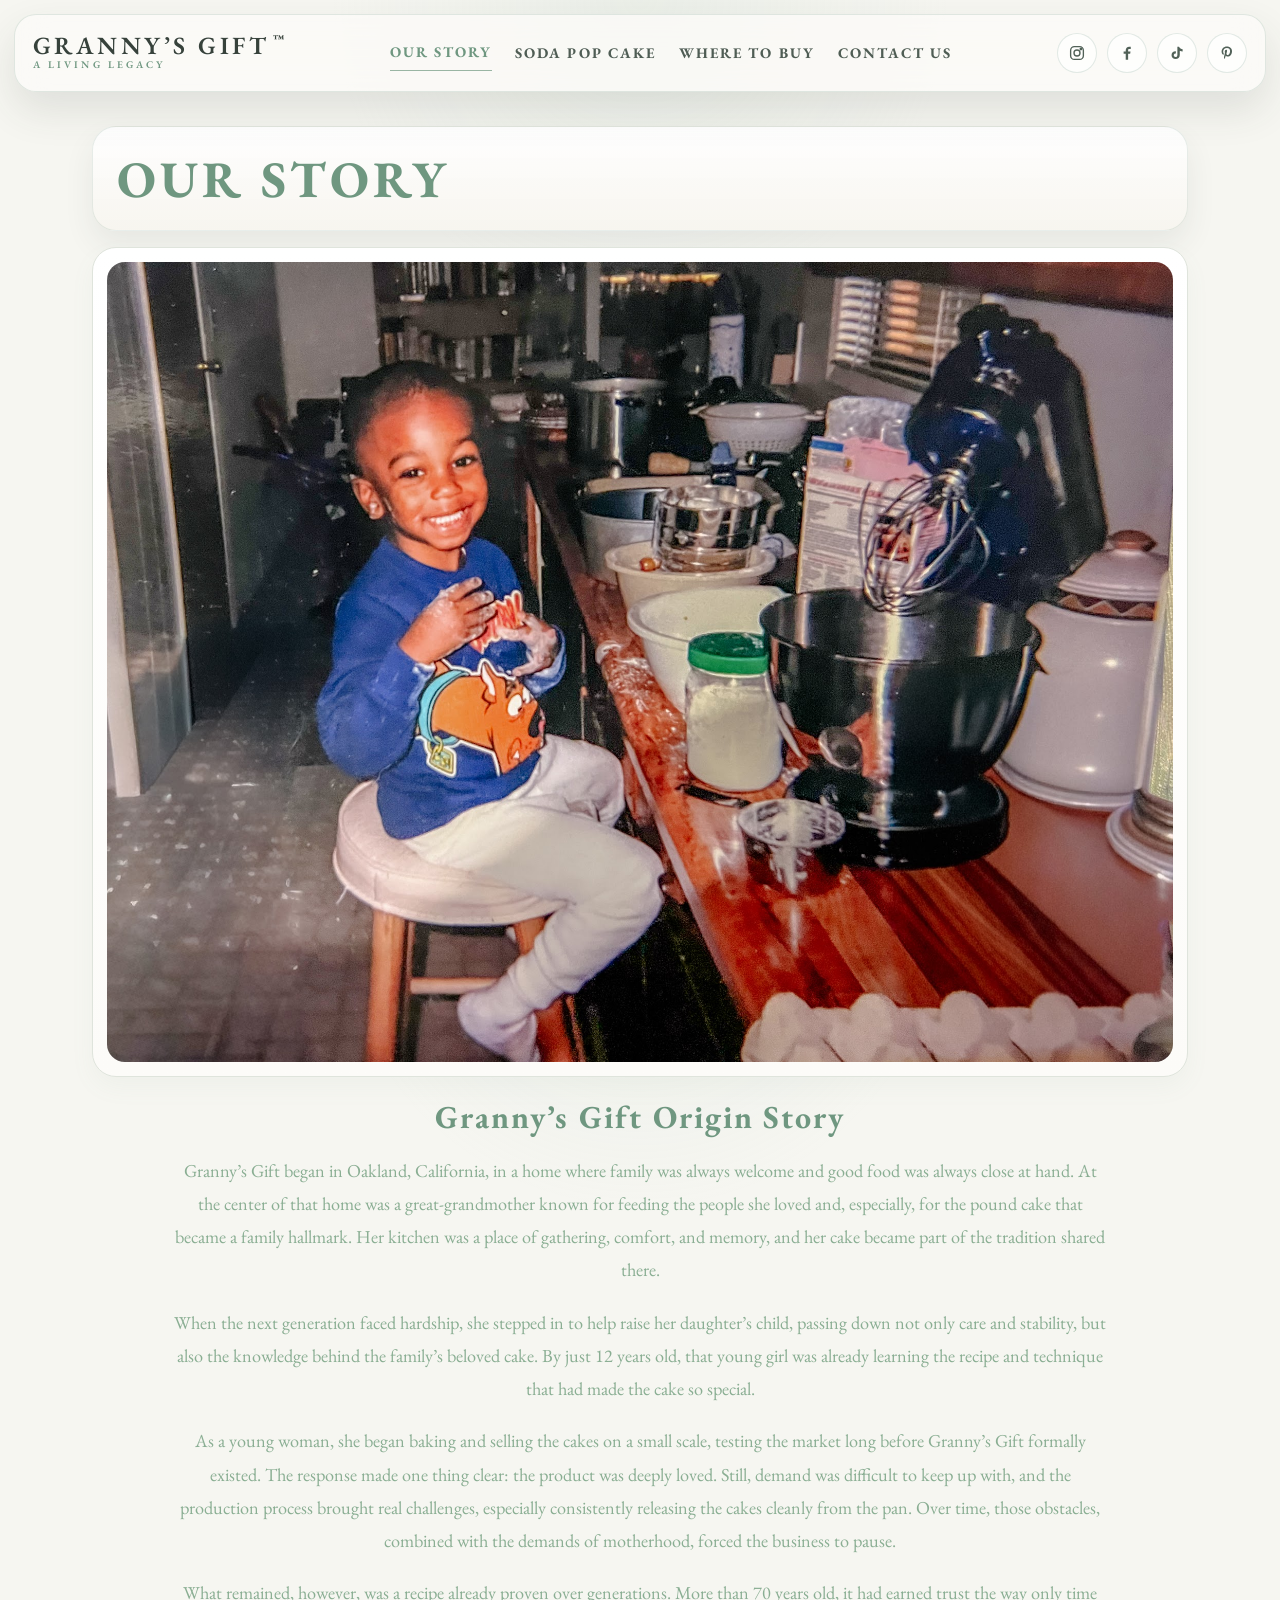
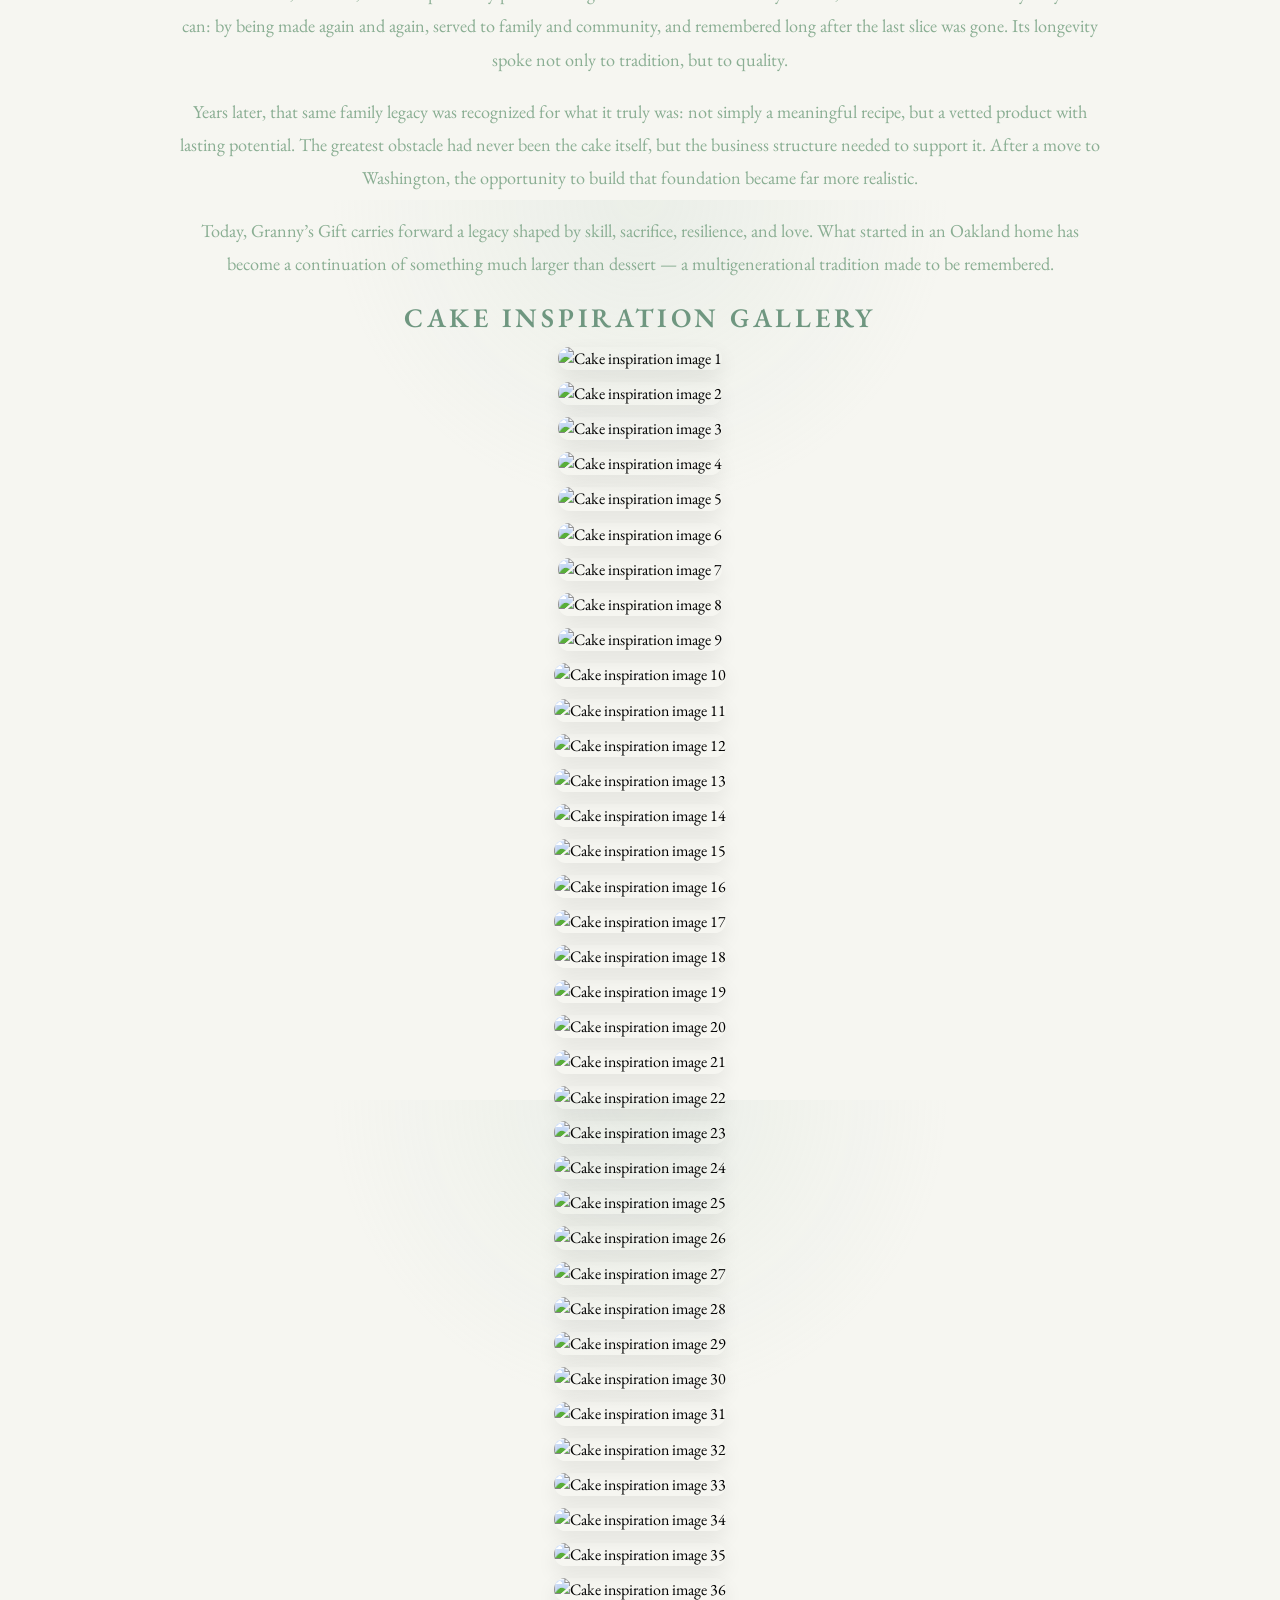
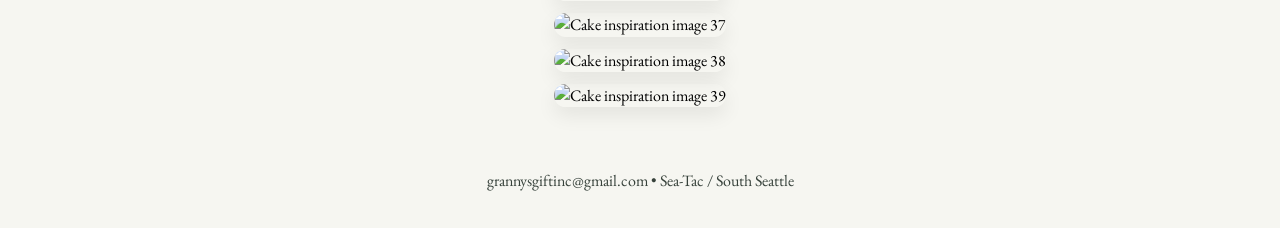
==== commit a7cd89c8: "Update index.html" ====
--- a/our-story/index.html
+++ b/our-story/index.html
@@ -115,6 +115,54 @@
           <p>Today, Granny’s Gift carries forward a legacy shaped by skill, sacrifice, resilience, and love. What started in an Oakland home has become a continuation of something much larger than dessert — a multigenerational tradition made to be remembered.</p>
         </div>
       </section>
+
+      <section class="inspo-gallery">
+        <div class="section-heading section-heading--compact">
+          <h2 class="section-heading__title">Cake Inspiration Gallery</h2>
+        </div>
+
+        <div class="gallery-grid gallery-grid--inspo">
+          <button type="button" class="gallery-open" data-image="/images/cake-inspo/cake-inspo-1.jpg" data-alt="Cake inspiration image 1" aria-label="Expand cake inspiration image 1"><img src="/images/cake-inspo/cake-inspo-1.jpg" alt="Cake inspiration image 1"></button>
+          <button type="button" class="gallery-open" data-image="/images/cake-inspo/cake-inspo-2.jpg" data-alt="Cake inspiration image 2" aria-label="Expand cake inspiration image 2"><img src="/images/cake-inspo/cake-inspo-2.jpg" alt="Cake inspiration image 2"></button>
+          <button type="button" class="gallery-open" data-image="/images/cake-inspo/cake-inspo-3.jpg" data-alt="Cake inspiration image 3" aria-label="Expand cake inspiration image 3"><img src="/images/cake-inspo/cake-inspo-3.jpg" alt="Cake inspiration image 3"></button>
+          <button type="button" class="gallery-open" data-image="/images/cake-inspo/cake-inspo-4.jpg" data-alt="Cake inspiration image 4" aria-label="Expand cake inspiration image 4"><img src="/images/cake-inspo/cake-inspo-4.jpg" alt="Cake inspiration image 4"></button>
+          <button type="button" class="gallery-open" data-image="/images/cake-inspo/cake-inspo-5.jpg" data-alt="Cake inspiration image 5" aria-label="Expand cake inspiration image 5"><img src="/images/cake-inspo/cake-inspo-5.jpg" alt="Cake inspiration image 5"></button>
+          <button type="button" class="gallery-open" data-image="/images/cake-inspo/cake-inspo-6.jpg" data-alt="Cake inspiration image 6" aria-label="Expand cake inspiration image 6"><img src="/images/cake-inspo/cake-inspo-6.jpg" alt="Cake inspiration image 6"></button>
+          <button type="button" class="gallery-open" data-image="/images/cake-inspo/cake-inspo-7.jpg" data-alt="Cake inspiration image 7" aria-label="Expand cake inspiration image 7"><img src="/images/cake-inspo/cake-inspo-7.jpg" alt="Cake inspiration image 7"></button>
+          <button type="button" class="gallery-open" data-image="/images/cake-inspo/cake-inspo-8.jpg" data-alt="Cake inspiration image 8" aria-label="Expand cake inspiration image 8"><img src="/images/cake-inspo/cake-inspo-8.jpg" alt="Cake inspiration image 8"></button>
+          <button type="button" class="gallery-open" data-image="/images/cake-inspo/cake-inspo-9.jpg" data-alt="Cake inspiration image 9" aria-label="Expand cake inspiration image 9"><img src="/images/cake-inspo/cake-inspo-9.jpg" alt="Cake inspiration image 9"></button>
+          <button type="button" class="gallery-open" data-image="/images/cake-inspo/cake-inspo-10.jpg" data-alt="Cake inspiration image 10" aria-label="Expand cake inspiration image 10"><img src="/images/cake-inspo/cake-inspo-10.jpg" alt="Cake inspiration image 10"></button>
+          <button type="button" class="gallery-open" data-image="/images/cake-inspo/cake-inspo-11.jpg" data-alt="Cake inspiration image 11" aria-label="Expand cake inspiration image 11"><img src="/images/cake-inspo/cake-inspo-11.jpg" alt="Cake inspiration image 11"></button>
+          <button type="button" class="gallery-open" data-image="/images/cake-inspo/cake-inspo-12.jpg" data-alt="Cake inspiration image 12" aria-label="Expand cake inspiration image 12"><img src="/images/cake-inspo/cake-inspo-12.jpg" alt="Cake inspiration image 12"></button>
+          <button type="button" class="gallery-open" data-image="/images/cake-inspo/cake-inspo-13.jpg" data-alt="Cake inspiration image 13" aria-label="Expand cake inspiration image 13"><img src="/images/cake-inspo/cake-inspo-13.jpg" alt="Cake inspiration image 13"></button>
+          <button type="button" class="gallery-open" data-image="/images/cake-inspo/cake-inspo-14.jpg" data-alt="Cake inspiration image 14" aria-label="Expand cake inspiration image 14"><img src="/images/cake-inspo/cake-inspo-14.jpg" alt="Cake inspiration image 14"></button>
+          <button type="button" class="gallery-open" data-image="/images/cake-inspo/cake-inspo-15.jpg" data-alt="Cake inspiration image 15" aria-label="Expand cake inspiration image 15"><img src="/images/cake-inspo/cake-inspo-15.jpg" alt="Cake inspiration image 15"></button>
+          <button type="button" class="gallery-open" data-image="/images/cake-inspo/cake-inspo-16.jpg" data-alt="Cake inspiration image 16" aria-label="Expand cake inspiration image 16"><img src="/images/cake-inspo/cake-inspo-16.jpg" alt="Cake inspiration image 16"></button>
+          <button type="button" class="gallery-open" data-image="/images/cake-inspo/cake-inspo-17.jpg" data-alt="Cake inspiration image 17" aria-label="Expand cake inspiration image 17"><img src="/images/cake-inspo/cake-inspo-17.jpg" alt="Cake inspiration image 17"></button>
+          <button type="button" class="gallery-open" data-image="/images/cake-inspo/cake-inspo-18.jpg" data-alt="Cake inspiration image 18" aria-label="Expand cake inspiration image 18"><img src="/images/cake-inspo/cake-inspo-18.jpg" alt="Cake inspiration image 18"></button>
+          <button type="button" class="gallery-open" data-image="/images/cake-inspo/cake-inspo-19.jpg" data-alt="Cake inspiration image 19" aria-label="Expand cake inspiration image 19"><img src="/images/cake-inspo/cake-inspo-19.jpg" alt="Cake inspiration image 19"></button>
+          <button type="button" class="gallery-open" data-image="/images/cake-inspo/cake-inspo-20.jpg" data-alt="Cake inspiration image 20" aria-label="Expand cake inspiration image 20"><img src="/images/cake-inspo/cake-inspo-20.jpg" alt="Cake inspiration image 20"></button>
+          <button type="button" class="gallery-open" data-image="/images/cake-inspo/cake-inspo-21.jpg" data-alt="Cake inspiration image 21" aria-label="Expand cake inspiration image 21"><img src="/images/cake-inspo/cake-inspo-21.jpg" alt="Cake inspiration image 21"></button>
+          <button type="button" class="gallery-open" data-image="/images/cake-inspo/cake-inspo-22.jpg" data-alt="Cake inspiration image 22" aria-label="Expand cake inspiration image 22"><img src="/images/cake-inspo/cake-inspo-22.jpg" alt="Cake inspiration image 22"></button>
+          <button type="button" class="gallery-open" data-image="/images/cake-inspo/cake-inspo-23.jpg" data-alt="Cake inspiration image 23" aria-label="Expand cake inspiration image 23"><img src="/images/cake-inspo/cake-inspo-23.jpg" alt="Cake inspiration image 23"></button>
+          <button type="button" class="gallery-open" data-image="/images/cake-inspo/cake-inspo-24.jpg" data-alt="Cake inspiration image 24" aria-label="Expand cake inspiration image 24"><img src="/images/cake-inspo/cake-inspo-24.jpg" alt="Cake inspiration image 24"></button>
+          <button type="button" class="gallery-open" data-image="/images/cake-inspo/cake-inspo-25.jpg" data-alt="Cake inspiration image 25" aria-label="Expand cake inspiration image 25"><img src="/images/cake-inspo/cake-inspo-25.jpg" alt="Cake inspiration image 25"></button>
+          <button type="button" class="gallery-open" data-image="/images/cake-inspo/cake-inspo-26.jpg" data-alt="Cake inspiration image 26" aria-label="Expand cake inspiration image 26"><img src="/images/cake-inspo/cake-inspo-26.jpg" alt="Cake inspiration image 26"></button>
+          <button type="button" class="gallery-open" data-image="/images/cake-inspo/cake-inspo-27.jpg" data-alt="Cake inspiration image 27" aria-label="Expand cake inspiration image 27"><img src="/images/cake-inspo/cake-inspo-27.jpg" alt="Cake inspiration image 27"></button>
+          <button type="button" class="gallery-open" data-image="/images/cake-inspo/cake-inspo-28.jpg" data-alt="Cake inspiration image 28" aria-label="Expand cake inspiration image 28"><img src="/images/cake-inspo/cake-inspo-28.jpg" alt="Cake inspiration image 28"></button>
+          <button type="button" class="gallery-open" data-image="/images/cake-inspo/cake-inspo-29.jpg" data-alt="Cake inspiration image 29" aria-label="Expand cake inspiration image 29"><img src="/images/cake-inspo/cake-inspo-29.jpg" alt="Cake inspiration image 29"></button>
+          <button type="button" class="gallery-open" data-image="/images/cake-inspo/cake-inspo-30.jpg" data-alt="Cake inspiration image 30" aria-label="Expand cake inspiration image 30"><img src="/images/cake-inspo/cake-inspo-30.jpg" alt="Cake inspiration image 30"></button>
+          <button type="button" class="gallery-open" data-image="/images/cake-inspo/cake-inspo-31.jpg" data-alt="Cake inspiration image 31" aria-label="Expand cake inspiration image 31"><img src="/images/cake-inspo/cake-inspo-31.jpg" alt="Cake inspiration image 31"></button>
+          <button type="button" class="gallery-open" data-image="/images/cake-inspo/cake-inspo-32.jpg" data-alt="Cake inspiration image 32" aria-label="Expand cake inspiration image 32"><img src="/images/cake-inspo/cake-inspo-32.jpg" alt="Cake inspiration image 32"></button>
+          <button type="button" class="gallery-open" data-image="/images/cake-inspo/cake-inspo-33.jpg" data-alt="Cake inspiration image 33" aria-label="Expand cake inspiration image 33"><img src="/images/cake-inspo/cake-inspo-33.jpg" alt="Cake inspiration image 33"></button>
+          <button type="button" class="gallery-open" data-image="/images/cake-inspo/cake-inspo-34.jpg" data-alt="Cake inspiration image 34" aria-label="Expand cake inspiration image 34"><img src="/images/cake-inspo/cake-inspo-34.jpg" alt="Cake inspiration image 34"></button>
+          <button type="button" class="gallery-open" data-image="/images/cake-inspo/cake-inspo-35.jpg" data-alt="Cake inspiration image 35" aria-label="Expand cake inspiration image 35"><img src="/images/cake-inspo/cake-inspo-35.jpg" alt="Cake inspiration image 35"></button>
+          <button type="button" class="gallery-open" data-image="/images/cake-inspo/cake-inspo-36.jpg" data-alt="Cake inspiration image 36" aria-label="Expand cake inspiration image 36"><img src="/images/cake-inspo/cake-inspo-36.jpg" alt="Cake inspiration image 36"></button>
+          <button type="button" class="gallery-open" data-image="/images/cake-inspo/cake-inspo-37.jpg" data-alt="Cake inspiration image 37" aria-label="Expand cake inspiration image 37"><img src="/images/cake-inspo/cake-inspo-37.jpg" alt="Cake inspiration image 37"></button>
+          <button type="button" class="gallery-open" data-image="/images/cake-inspo/cake-inspo-38.jpg" data-alt="Cake inspiration image 38" aria-label="Expand cake inspiration image 38"><img src="/images/cake-inspo/cake-inspo-38.jpg" alt="Cake inspiration image 38"></button>
+          <button type="button" class="gallery-open" data-image="/images/cake-inspo/cake-inspo-39.jpg" data-alt="Cake inspiration image 39" aria-label="Expand cake inspiration image 39"><img src="/images/cake-inspo/cake-inspo-39.jpg" alt="Cake inspiration image 39"></button>
+        </div>
+      </section>
     </section>
   </main>
 
--- a/styles.css
+++ b/styles.css
@@ -321,51 +321,23 @@
 
 .homepage-banner__cta-link {
   position: absolute;
-  left: 71%;
-  top: 63%;
+  left: 70.8%;
+  top: 62.85%;
   transform: translate(-50%, -50%);
-  width: clamp(148px, 15vw, 236px);
+  width: clamp(150px, 14.9vw, 228px);
   aspect-ratio: 3.15 / 1;
   border-radius: 999px;
-  border: 2px solid rgba(255, 255, 255, 0.92);
-  background: rgba(255, 255, 255, 0.08);
-  box-shadow:
-    0 0 0 0 rgba(255, 255, 255, 0.75),
-    0 10px 24px rgba(111, 151, 128, 0.18);
-  transition: transform 160ms ease, box-shadow 160ms ease, background 160ms ease;
-}
-
-.homepage-banner__cta-link::before {
-  content: "";
-  position: absolute;
-  inset: -8px;
-  border-radius: 999px;
-  border: 2px solid rgba(255, 255, 255, 0.45);
-  animation: bannerPulse 2s ease-in-out infinite;
+  background: transparent;
+  border: 0;
+  box-shadow: none;
 }
 
 .homepage-banner__cta-link:hover,
 .homepage-banner__cta-link:focus-visible {
-  transform: translate(-50%, -50%) scale(1.04);
-  background: rgba(255, 255, 255, 0.16);
-  box-shadow:
-    0 0 0 10px rgba(255, 255, 255, 0.14),
-    0 16px 30px rgba(111, 151, 128, 0.24);
-}
-
-@keyframes bannerPulse {
-  0% {
-    opacity: 0.65;
-    transform: scale(0.96);
-  }
-  50% {
-    opacity: 1;
-    transform: scale(1.02);
-  }
-  100% {
-    opacity: 0.65;
-    transform: scale(0.96);
-  }
+  background: transparent;
+  border: 0;
+  box-shadow: none;
+  outline: none;
 }
 
 /* PAGE LAYOUT */
@@ -385,10 +357,6 @@
   box-shadow: 0 14px 30px rgba(55, 66, 59, 0.08);
 }
 
-.page-hero--centered {
-  text-align: center;
-}
-
 .page-title {
   margin: 0;
   font-size: clamp(2.2rem, 4vw, 3.5rem);
@@ -396,6 +364,25 @@
   letter-spacing: 0.08em;
   text-transform: uppercase;
   color: var(--brand-deep);
+}
+
+.section-heading {
+  margin: 0 0 14px;
+  text-align: center;
+}
+
+.section-heading--compact {
+  padding-top: 4px;
+}
+
+.section-heading__title {
+  margin: 0;
+  font-size: clamp(1.45rem, 2.1vw, 2rem);
+  line-height: 1.1;
+  letter-spacing: 0.14em;
+  text-transform: uppercase;
+  color: var(--brand-deep);
+  font-weight: 600;
 }
 
 .page-feature {
@@ -432,6 +419,11 @@
 
 .page-feature--homepage {
   margin-bottom: 16px;
+  border-color: var(--brand-mid);
+}
+
+.page-feature--homepage img {
+  border: 1px solid rgba(138, 174, 147, 0.26);
 }
 
 .info-card,
@@ -459,14 +451,42 @@
 .info-card--story {
   max-width: 980px;
   margin: 0 auto;
-  text-align: left;
+  padding: 0;
+  background: transparent;
+  border: 0;
+  box-shadow: none;
+  text-align: center;
 }
 
 .info-card--story p {
   margin: 0;
   font-size: 1.22rem;
   line-height: 1.72;
-  color: #4c554f;
+  color: var(--brand-mid);
+  text-align: center;
+}
+
+.story-copy {
+  max-width: 940px;
+  margin: 22px auto 0;
+  padding: 0 4px;
+}
+
+.story-copy__title {
+  margin: 0 0 18px;
+  text-align: center;
+  font-size: clamp(1.55rem, 2.5vw, 2.2rem);
+  line-height: 1.15;
+  letter-spacing: 0.06em;
+  color: var(--brand-deep);
+}
+
+.story-copy__body p {
+  margin: 0 0 1.2rem;
+  font-size: 1.14rem;
+  line-height: 1.82;
+  color: #8AAE93;
+  text-align: center;
 }
 
 .info-card__meta {
@@ -556,7 +576,6 @@
 .lightbox-close:focus-visible,
 .btn:focus-visible,
 .contact-link:focus-visible,
-.homepage-banner__cta-link:focus-visible {
   outline: 3px solid rgba(138, 174, 147, 0.2);
   outline-offset: 3px;
 }
@@ -720,9 +739,9 @@
   }
 
   .homepage-banner__cta-link {
-    left: 71%;
-    top: 63%;
-    width: clamp(112px, 19vw, 168px);
+    left: 70.8%;
+    top: 62.85%;
+    width: clamp(110px, 18vw, 166px);
   }
 
   .page-hero {
@@ -803,19 +822,19 @@
   }
 
   .homepage-banner__cta-link {
-    left: 70.8%;
-    top: 63.2%;
-    width: clamp(82px, 20vw, 118px);
-    border-width: 1.5px;
-  }
-
-  .homepage-banner__cta-link::before {
-    inset: -5px;
+    left: 70.7%;
+    top: 62.95%;
+    width: clamp(84px, 20vw, 116px);
     border-width: 1.5px;
   }
 
   .page-title {
     font-size: 1.8rem;
+  }
+
+  .section-heading__title {
+    font-size: 1.15rem;
+    letter-spacing: 0.12em;
   }
 
   .info-card--story p {
@@ -823,6 +842,11 @@
     line-height: 1.66;
   }
 
+  .story-copy__body p {
+    font-size: 1.04rem;
+    line-height: 1.72;
+  }
+
   .gallery-grid--products {
     grid-template-columns: 1fr;
   }
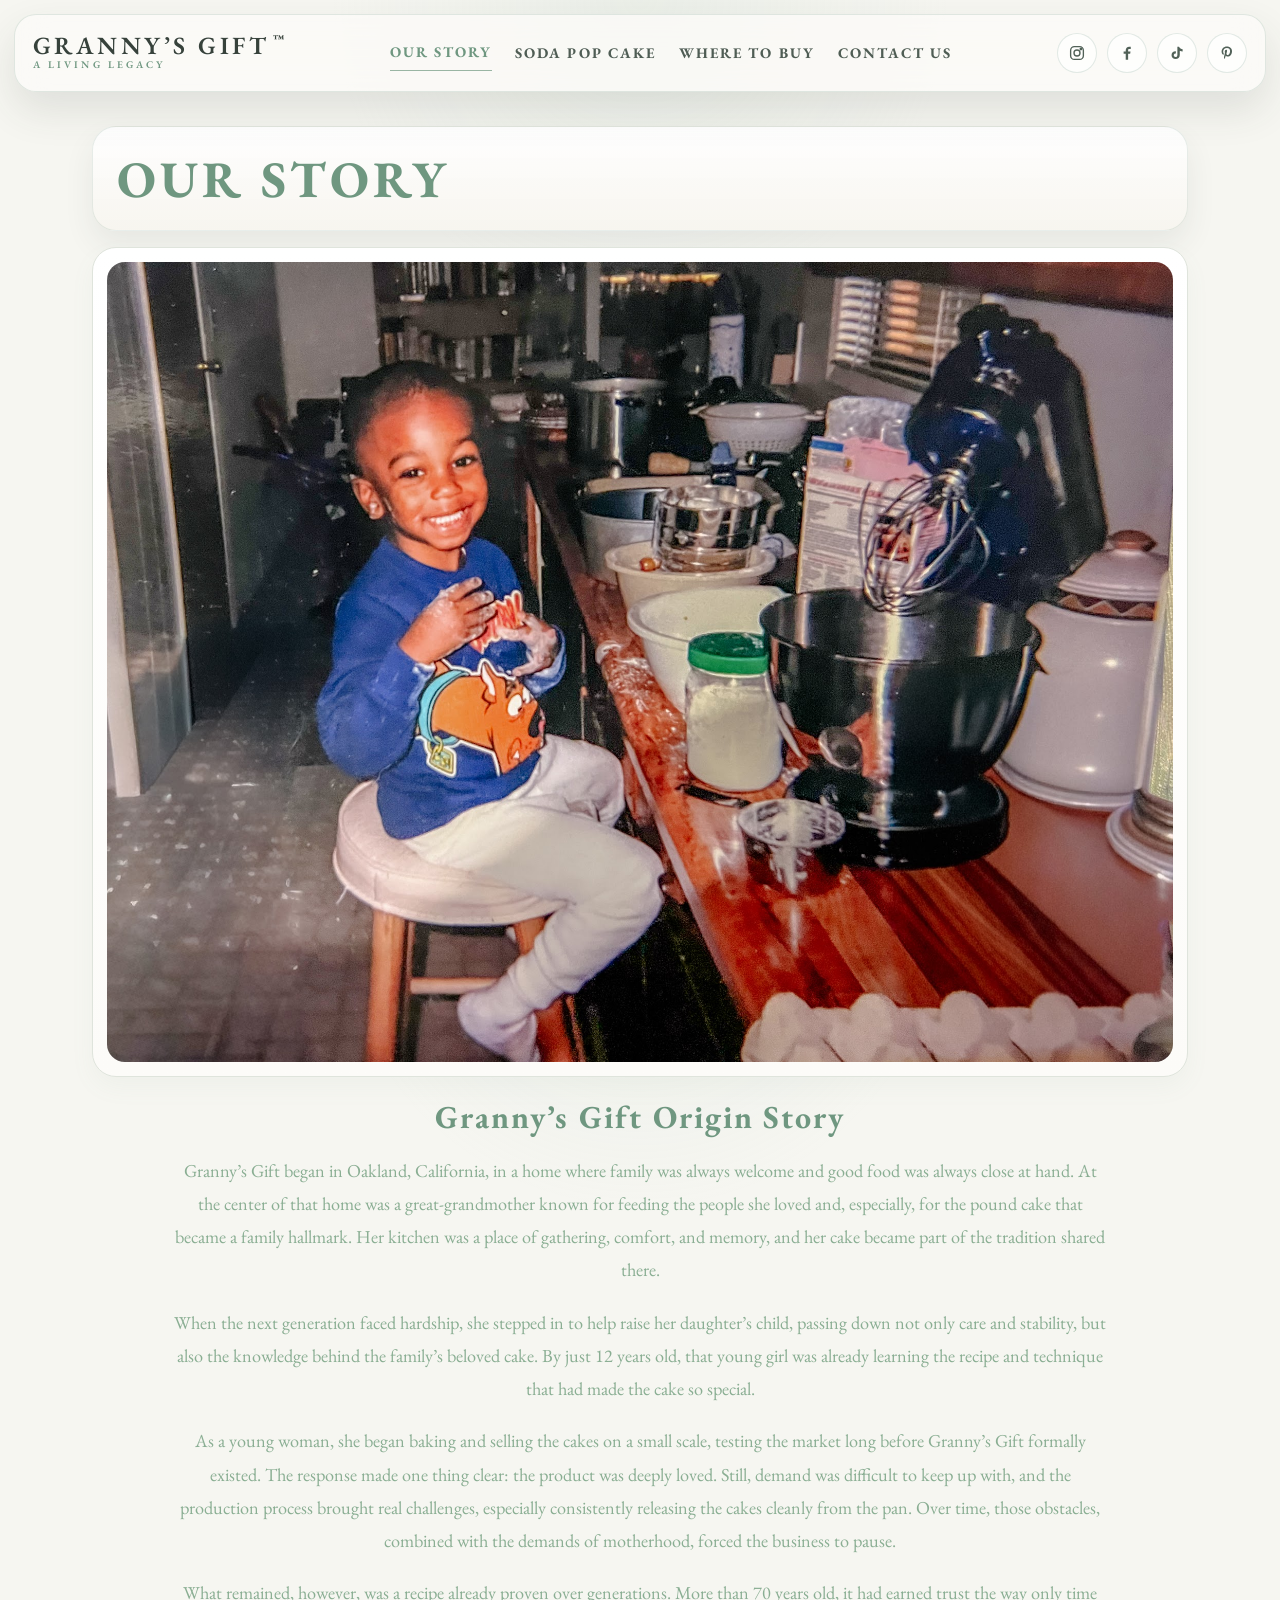
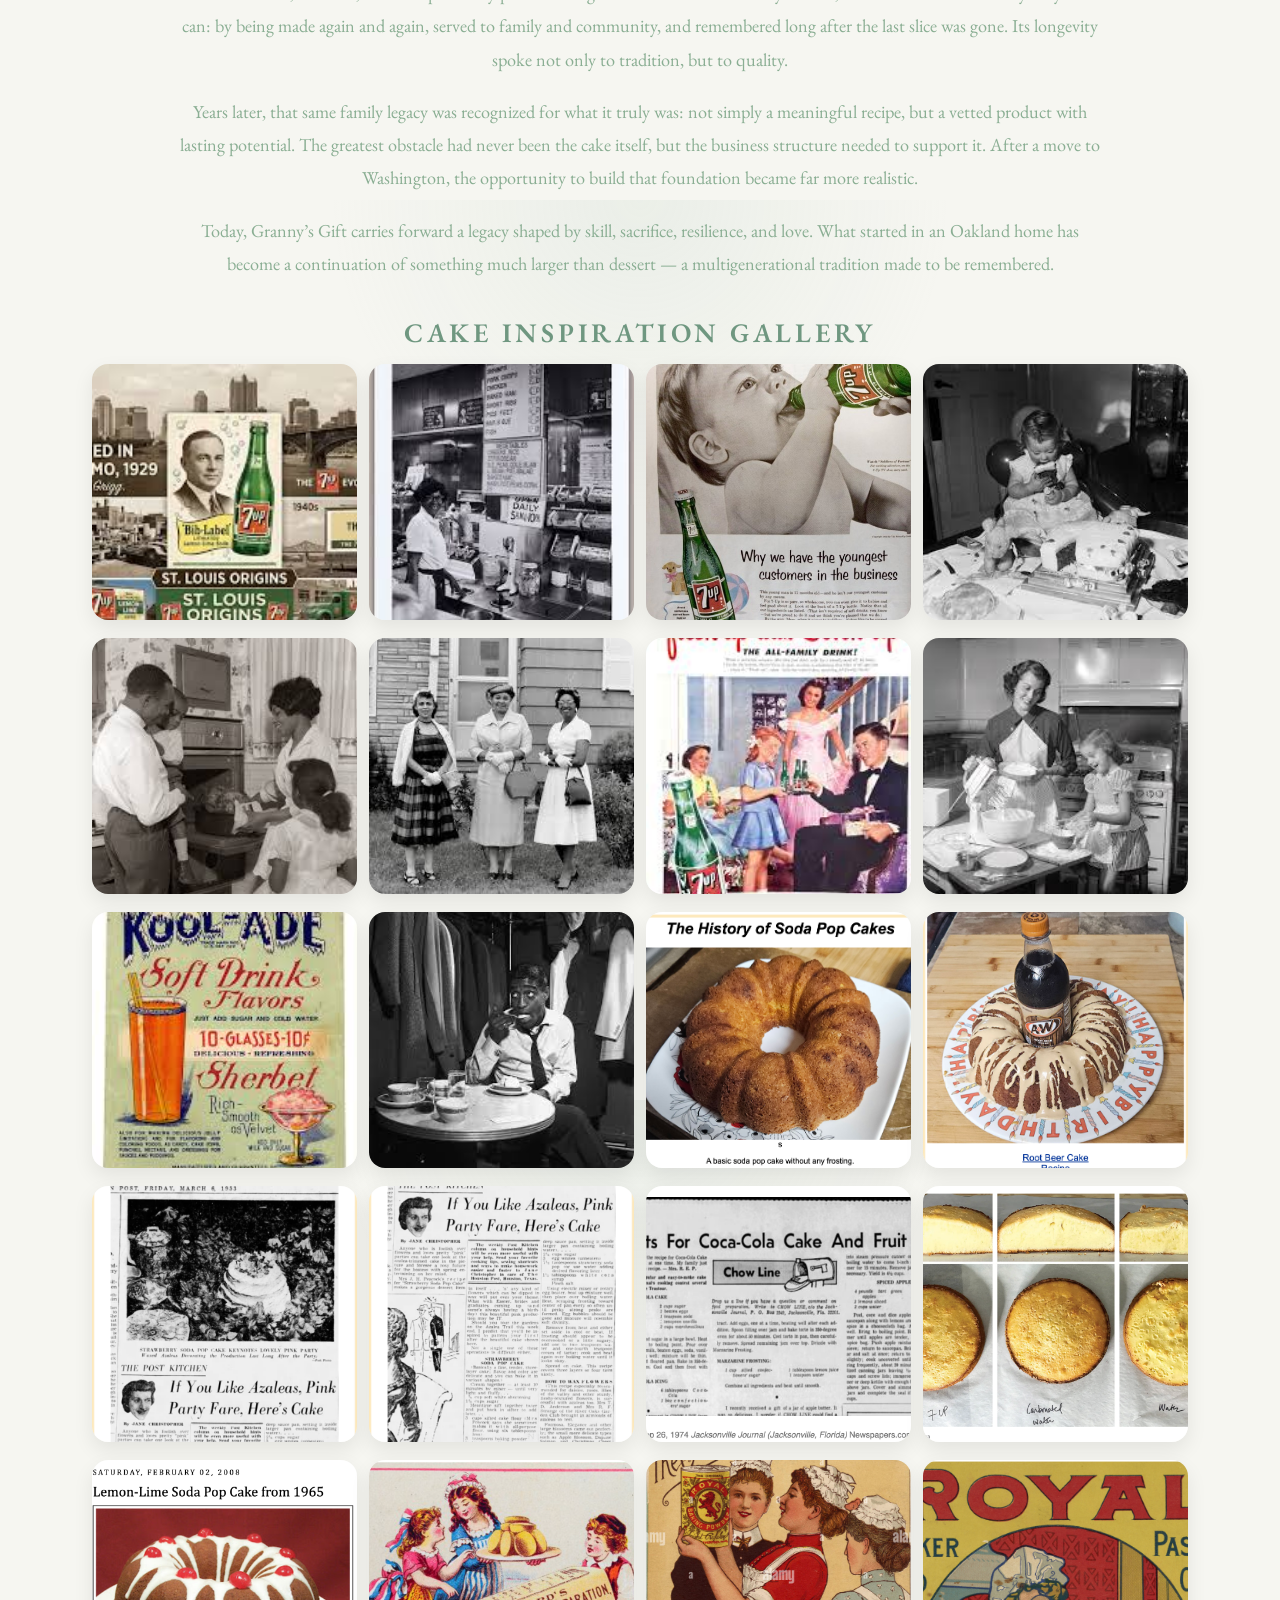
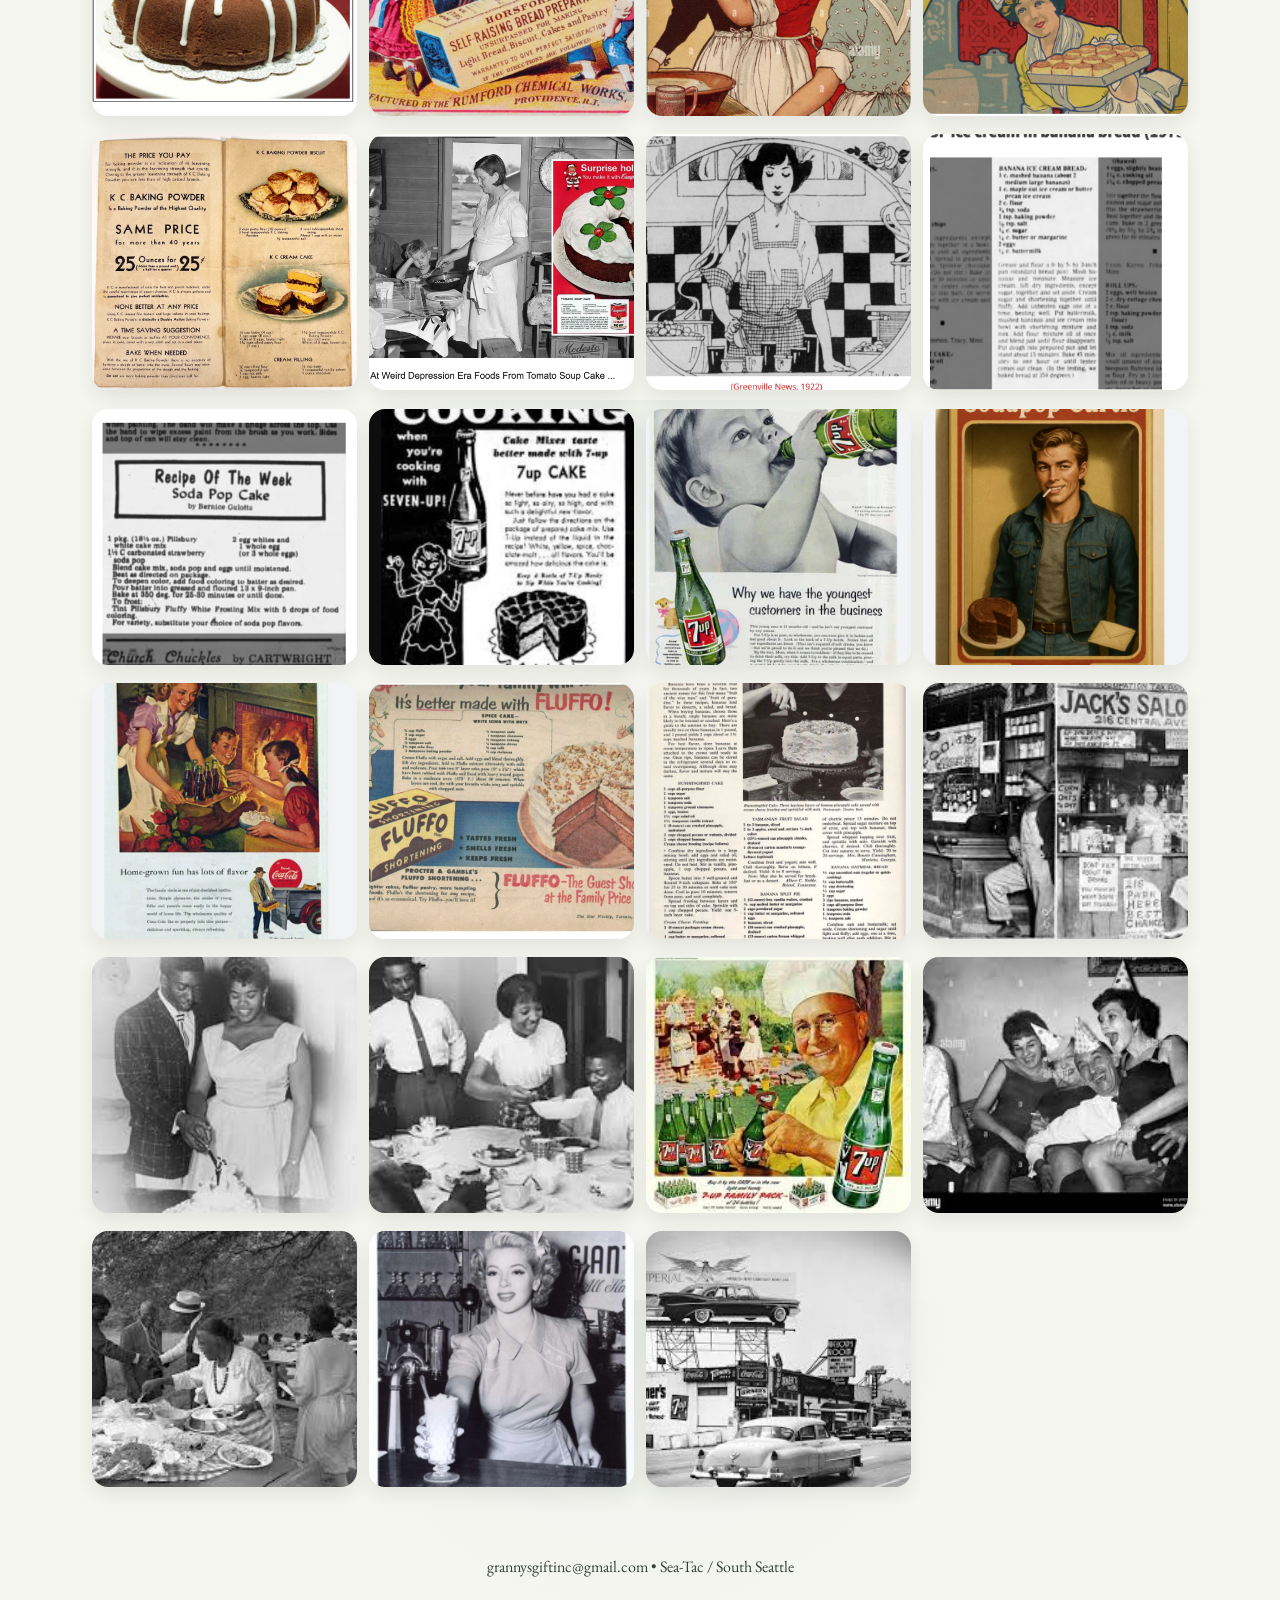
==== commit 436b076c: "Change inspiration gallery paths to jpeg" ====
--- a/our-story/index.html
+++ b/our-story/index.html
@@ -122,45 +122,45 @@
         </div>
 
         <div class="gallery-grid gallery-grid--inspo">
-          <button type="button" class="gallery-open" data-image="/images/cake-inspo/cake-inspo-1.jpg" data-alt="Cake inspiration image 1" aria-label="Expand cake inspiration image 1"><img src="/images/cake-inspo/cake-inspo-1.jpg" alt="Cake inspiration image 1"></button>
-          <button type="button" class="gallery-open" data-image="/images/cake-inspo/cake-inspo-2.jpg" data-alt="Cake inspiration image 2" aria-label="Expand cake inspiration image 2"><img src="/images/cake-inspo/cake-inspo-2.jpg" alt="Cake inspiration image 2"></button>
-          <button type="button" class="gallery-open" data-image="/images/cake-inspo/cake-inspo-3.jpg" data-alt="Cake inspiration image 3" aria-label="Expand cake inspiration image 3"><img src="/images/cake-inspo/cake-inspo-3.jpg" alt="Cake inspiration image 3"></button>
-          <button type="button" class="gallery-open" data-image="/images/cake-inspo/cake-inspo-4.jpg" data-alt="Cake inspiration image 4" aria-label="Expand cake inspiration image 4"><img src="/images/cake-inspo/cake-inspo-4.jpg" alt="Cake inspiration image 4"></button>
-          <button type="button" class="gallery-open" data-image="/images/cake-inspo/cake-inspo-5.jpg" data-alt="Cake inspiration image 5" aria-label="Expand cake inspiration image 5"><img src="/images/cake-inspo/cake-inspo-5.jpg" alt="Cake inspiration image 5"></button>
-          <button type="button" class="gallery-open" data-image="/images/cake-inspo/cake-inspo-6.jpg" data-alt="Cake inspiration image 6" aria-label="Expand cake inspiration image 6"><img src="/images/cake-inspo/cake-inspo-6.jpg" alt="Cake inspiration image 6"></button>
-          <button type="button" class="gallery-open" data-image="/images/cake-inspo/cake-inspo-7.jpg" data-alt="Cake inspiration image 7" aria-label="Expand cake inspiration image 7"><img src="/images/cake-inspo/cake-inspo-7.jpg" alt="Cake inspiration image 7"></button>
-          <button type="button" class="gallery-open" data-image="/images/cake-inspo/cake-inspo-8.jpg" data-alt="Cake inspiration image 8" aria-label="Expand cake inspiration image 8"><img src="/images/cake-inspo/cake-inspo-8.jpg" alt="Cake inspiration image 8"></button>
-          <button type="button" class="gallery-open" data-image="/images/cake-inspo/cake-inspo-9.jpg" data-alt="Cake inspiration image 9" aria-label="Expand cake inspiration image 9"><img src="/images/cake-inspo/cake-inspo-9.jpg" alt="Cake inspiration image 9"></button>
-          <button type="button" class="gallery-open" data-image="/images/cake-inspo/cake-inspo-10.jpg" data-alt="Cake inspiration image 10" aria-label="Expand cake inspiration image 10"><img src="/images/cake-inspo/cake-inspo-10.jpg" alt="Cake inspiration image 10"></button>
-          <button type="button" class="gallery-open" data-image="/images/cake-inspo/cake-inspo-11.jpg" data-alt="Cake inspiration image 11" aria-label="Expand cake inspiration image 11"><img src="/images/cake-inspo/cake-inspo-11.jpg" alt="Cake inspiration image 11"></button>
-          <button type="button" class="gallery-open" data-image="/images/cake-inspo/cake-inspo-12.jpg" data-alt="Cake inspiration image 12" aria-label="Expand cake inspiration image 12"><img src="/images/cake-inspo/cake-inspo-12.jpg" alt="Cake inspiration image 12"></button>
-          <button type="button" class="gallery-open" data-image="/images/cake-inspo/cake-inspo-13.jpg" data-alt="Cake inspiration image 13" aria-label="Expand cake inspiration image 13"><img src="/images/cake-inspo/cake-inspo-13.jpg" alt="Cake inspiration image 13"></button>
-          <button type="button" class="gallery-open" data-image="/images/cake-inspo/cake-inspo-14.jpg" data-alt="Cake inspiration image 14" aria-label="Expand cake inspiration image 14"><img src="/images/cake-inspo/cake-inspo-14.jpg" alt="Cake inspiration image 14"></button>
-          <button type="button" class="gallery-open" data-image="/images/cake-inspo/cake-inspo-15.jpg" data-alt="Cake inspiration image 15" aria-label="Expand cake inspiration image 15"><img src="/images/cake-inspo/cake-inspo-15.jpg" alt="Cake inspiration image 15"></button>
-          <button type="button" class="gallery-open" data-image="/images/cake-inspo/cake-inspo-16.jpg" data-alt="Cake inspiration image 16" aria-label="Expand cake inspiration image 16"><img src="/images/cake-inspo/cake-inspo-16.jpg" alt="Cake inspiration image 16"></button>
-          <button type="button" class="gallery-open" data-image="/images/cake-inspo/cake-inspo-17.jpg" data-alt="Cake inspiration image 17" aria-label="Expand cake inspiration image 17"><img src="/images/cake-inspo/cake-inspo-17.jpg" alt="Cake inspiration image 17"></button>
-          <button type="button" class="gallery-open" data-image="/images/cake-inspo/cake-inspo-18.jpg" data-alt="Cake inspiration image 18" aria-label="Expand cake inspiration image 18"><img src="/images/cake-inspo/cake-inspo-18.jpg" alt="Cake inspiration image 18"></button>
-          <button type="button" class="gallery-open" data-image="/images/cake-inspo/cake-inspo-19.jpg" data-alt="Cake inspiration image 19" aria-label="Expand cake inspiration image 19"><img src="/images/cake-inspo/cake-inspo-19.jpg" alt="Cake inspiration image 19"></button>
-          <button type="button" class="gallery-open" data-image="/images/cake-inspo/cake-inspo-20.jpg" data-alt="Cake inspiration image 20" aria-label="Expand cake inspiration image 20"><img src="/images/cake-inspo/cake-inspo-20.jpg" alt="Cake inspiration image 20"></button>
-          <button type="button" class="gallery-open" data-image="/images/cake-inspo/cake-inspo-21.jpg" data-alt="Cake inspiration image 21" aria-label="Expand cake inspiration image 21"><img src="/images/cake-inspo/cake-inspo-21.jpg" alt="Cake inspiration image 21"></button>
-          <button type="button" class="gallery-open" data-image="/images/cake-inspo/cake-inspo-22.jpg" data-alt="Cake inspiration image 22" aria-label="Expand cake inspiration image 22"><img src="/images/cake-inspo/cake-inspo-22.jpg" alt="Cake inspiration image 22"></button>
-          <button type="button" class="gallery-open" data-image="/images/cake-inspo/cake-inspo-23.jpg" data-alt="Cake inspiration image 23" aria-label="Expand cake inspiration image 23"><img src="/images/cake-inspo/cake-inspo-23.jpg" alt="Cake inspiration image 23"></button>
-          <button type="button" class="gallery-open" data-image="/images/cake-inspo/cake-inspo-24.jpg" data-alt="Cake inspiration image 24" aria-label="Expand cake inspiration image 24"><img src="/images/cake-inspo/cake-inspo-24.jpg" alt="Cake inspiration image 24"></button>
-          <button type="button" class="gallery-open" data-image="/images/cake-inspo/cake-inspo-25.jpg" data-alt="Cake inspiration image 25" aria-label="Expand cake inspiration image 25"><img src="/images/cake-inspo/cake-inspo-25.jpg" alt="Cake inspiration image 25"></button>
-          <button type="button" class="gallery-open" data-image="/images/cake-inspo/cake-inspo-26.jpg" data-alt="Cake inspiration image 26" aria-label="Expand cake inspiration image 26"><img src="/images/cake-inspo/cake-inspo-26.jpg" alt="Cake inspiration image 26"></button>
-          <button type="button" class="gallery-open" data-image="/images/cake-inspo/cake-inspo-27.jpg" data-alt="Cake inspiration image 27" aria-label="Expand cake inspiration image 27"><img src="/images/cake-inspo/cake-inspo-27.jpg" alt="Cake inspiration image 27"></button>
-          <button type="button" class="gallery-open" data-image="/images/cake-inspo/cake-inspo-28.jpg" data-alt="Cake inspiration image 28" aria-label="Expand cake inspiration image 28"><img src="/images/cake-inspo/cake-inspo-28.jpg" alt="Cake inspiration image 28"></button>
-          <button type="button" class="gallery-open" data-image="/images/cake-inspo/cake-inspo-29.jpg" data-alt="Cake inspiration image 29" aria-label="Expand cake inspiration image 29"><img src="/images/cake-inspo/cake-inspo-29.jpg" alt="Cake inspiration image 29"></button>
-          <button type="button" class="gallery-open" data-image="/images/cake-inspo/cake-inspo-30.jpg" data-alt="Cake inspiration image 30" aria-label="Expand cake inspiration image 30"><img src="/images/cake-inspo/cake-inspo-30.jpg" alt="Cake inspiration image 30"></button>
-          <button type="button" class="gallery-open" data-image="/images/cake-inspo/cake-inspo-31.jpg" data-alt="Cake inspiration image 31" aria-label="Expand cake inspiration image 31"><img src="/images/cake-inspo/cake-inspo-31.jpg" alt="Cake inspiration image 31"></button>
-          <button type="button" class="gallery-open" data-image="/images/cake-inspo/cake-inspo-32.jpg" data-alt="Cake inspiration image 32" aria-label="Expand cake inspiration image 32"><img src="/images/cake-inspo/cake-inspo-32.jpg" alt="Cake inspiration image 32"></button>
-          <button type="button" class="gallery-open" data-image="/images/cake-inspo/cake-inspo-33.jpg" data-alt="Cake inspiration image 33" aria-label="Expand cake inspiration image 33"><img src="/images/cake-inspo/cake-inspo-33.jpg" alt="Cake inspiration image 33"></button>
-          <button type="button" class="gallery-open" data-image="/images/cake-inspo/cake-inspo-34.jpg" data-alt="Cake inspiration image 34" aria-label="Expand cake inspiration image 34"><img src="/images/cake-inspo/cake-inspo-34.jpg" alt="Cake inspiration image 34"></button>
-          <button type="button" class="gallery-open" data-image="/images/cake-inspo/cake-inspo-35.jpg" data-alt="Cake inspiration image 35" aria-label="Expand cake inspiration image 35"><img src="/images/cake-inspo/cake-inspo-35.jpg" alt="Cake inspiration image 35"></button>
-          <button type="button" class="gallery-open" data-image="/images/cake-inspo/cake-inspo-36.jpg" data-alt="Cake inspiration image 36" aria-label="Expand cake inspiration image 36"><img src="/images/cake-inspo/cake-inspo-36.jpg" alt="Cake inspiration image 36"></button>
-          <button type="button" class="gallery-open" data-image="/images/cake-inspo/cake-inspo-37.jpg" data-alt="Cake inspiration image 37" aria-label="Expand cake inspiration image 37"><img src="/images/cake-inspo/cake-inspo-37.jpg" alt="Cake inspiration image 37"></button>
-          <button type="button" class="gallery-open" data-image="/images/cake-inspo/cake-inspo-38.jpg" data-alt="Cake inspiration image 38" aria-label="Expand cake inspiration image 38"><img src="/images/cake-inspo/cake-inspo-38.jpg" alt="Cake inspiration image 38"></button>
-          <button type="button" class="gallery-open" data-image="/images/cake-inspo/cake-inspo-39.jpg" data-alt="Cake inspiration image 39" aria-label="Expand cake inspiration image 39"><img src="/images/cake-inspo/cake-inspo-39.jpg" alt="Cake inspiration image 39"></button>
+          <button type="button" class="gallery-open" data-image="/images/cake-inspo/cake-inspo-1.jpeg" data-alt="Cake inspiration image 1" aria-label="Expand cake inspiration image 1"><img src="/images/cake-inspo/cake-inspo-1.jpeg" alt="Cake inspiration image 1"></button>
+          <button type="button" class="gallery-open" data-image="/images/cake-inspo/cake-inspo-2.jpeg" data-alt="Cake inspiration image 2" aria-label="Expand cake inspiration image 2"><img src="/images/cake-inspo/cake-inspo-2.jpeg" alt="Cake inspiration image 2"></button>
+          <button type="button" class="gallery-open" data-image="/images/cake-inspo/cake-inspo-3.jpeg" data-alt="Cake inspiration image 3" aria-label="Expand cake inspiration image 3"><img src="/images/cake-inspo/cake-inspo-3.jpeg" alt="Cake inspiration image 3"></button>
+          <button type="button" class="gallery-open" data-image="/images/cake-inspo/cake-inspo-4.jpeg" data-alt="Cake inspiration image 4" aria-label="Expand cake inspiration image 4"><img src="/images/cake-inspo/cake-inspo-4.jpeg" alt="Cake inspiration image 4"></button>
+          <button type="button" class="gallery-open" data-image="/images/cake-inspo/cake-inspo-5.jpeg" data-alt="Cake inspiration image 5" aria-label="Expand cake inspiration image 5"><img src="/images/cake-inspo/cake-inspo-5.jpeg" alt="Cake inspiration image 5"></button>
+          <button type="button" class="gallery-open" data-image="/images/cake-inspo/cake-inspo-6.jpeg" data-alt="Cake inspiration image 6" aria-label="Expand cake inspiration image 6"><img src="/images/cake-inspo/cake-inspo-6.jpeg" alt="Cake inspiration image 6"></button>
+          <button type="button" class="gallery-open" data-image="/images/cake-inspo/cake-inspo-7.jpeg" data-alt="Cake inspiration image 7" aria-label="Expand cake inspiration image 7"><img src="/images/cake-inspo/cake-inspo-7.jpeg" alt="Cake inspiration image 7"></button>
+          <button type="button" class="gallery-open" data-image="/images/cake-inspo/cake-inspo-8.jpeg" data-alt="Cake inspiration image 8" aria-label="Expand cake inspiration image 8"><img src="/images/cake-inspo/cake-inspo-8.jpeg" alt="Cake inspiration image 8"></button>
+          <button type="button" class="gallery-open" data-image="/images/cake-inspo/cake-inspo-9.jpeg" data-alt="Cake inspiration image 9" aria-label="Expand cake inspiration image 9"><img src="/images/cake-inspo/cake-inspo-9.jpeg" alt="Cake inspiration image 9"></button>
+          <button type="button" class="gallery-open" data-image="/images/cake-inspo/cake-inspo-10.jpeg" data-alt="Cake inspiration image 10" aria-label="Expand cake inspiration image 10"><img src="/images/cake-inspo/cake-inspo-10.jpeg" alt="Cake inspiration image 10"></button>
+          <button type="button" class="gallery-open" data-image="/images/cake-inspo/cake-inspo-11.jpeg" data-alt="Cake inspiration image 11" aria-label="Expand cake inspiration image 11"><img src="/images/cake-inspo/cake-inspo-11.jpeg" alt="Cake inspiration image 11"></button>
+          <button type="button" class="gallery-open" data-image="/images/cake-inspo/cake-inspo-12.jpeg" data-alt="Cake inspiration image 12" aria-label="Expand cake inspiration image 12"><img src="/images/cake-inspo/cake-inspo-12.jpeg" alt="Cake inspiration image 12"></button>
+          <button type="button" class="gallery-open" data-image="/images/cake-inspo/cake-inspo-13.jpeg" data-alt="Cake inspiration image 13" aria-label="Expand cake inspiration image 13"><img src="/images/cake-inspo/cake-inspo-13.jpeg" alt="Cake inspiration image 13"></button>
+          <button type="button" class="gallery-open" data-image="/images/cake-inspo/cake-inspo-14.jpeg" data-alt="Cake inspiration image 14" aria-label="Expand cake inspiration image 14"><img src="/images/cake-inspo/cake-inspo-14.jpeg" alt="Cake inspiration image 14"></button>
+          <button type="button" class="gallery-open" data-image="/images/cake-inspo/cake-inspo-15.jpeg" data-alt="Cake inspiration image 15" aria-label="Expand cake inspiration image 15"><img src="/images/cake-inspo/cake-inspo-15.jpeg" alt="Cake inspiration image 15"></button>
+          <button type="button" class="gallery-open" data-image="/images/cake-inspo/cake-inspo-16.jpeg" data-alt="Cake inspiration image 16" aria-label="Expand cake inspiration image 16"><img src="/images/cake-inspo/cake-inspo-16.jpeg" alt="Cake inspiration image 16"></button>
+          <button type="button" class="gallery-open" data-image="/images/cake-inspo/cake-inspo-17.jpeg" data-alt="Cake inspiration image 17" aria-label="Expand cake inspiration image 17"><img src="/images/cake-inspo/cake-inspo-17.jpeg" alt="Cake inspiration image 17"></button>
+          <button type="button" class="gallery-open" data-image="/images/cake-inspo/cake-inspo-18.jpeg" data-alt="Cake inspiration image 18" aria-label="Expand cake inspiration image 18"><img src="/images/cake-inspo/cake-inspo-18.jpeg" alt="Cake inspiration image 18"></button>
+          <button type="button" class="gallery-open" data-image="/images/cake-inspo/cake-inspo-19.jpeg" data-alt="Cake inspiration image 19" aria-label="Expand cake inspiration image 19"><img src="/images/cake-inspo/cake-inspo-19.jpeg" alt="Cake inspiration image 19"></button>
+          <button type="button" class="gallery-open" data-image="/images/cake-inspo/cake-inspo-20.jpeg" data-alt="Cake inspiration image 20" aria-label="Expand cake inspiration image 20"><img src="/images/cake-inspo/cake-inspo-20.jpeg" alt="Cake inspiration image 20"></button>
+          <button type="button" class="gallery-open" data-image="/images/cake-inspo/cake-inspo-21.jpeg" data-alt="Cake inspiration image 21" aria-label="Expand cake inspiration image 21"><img src="/images/cake-inspo/cake-inspo-21.jpeg" alt="Cake inspiration image 21"></button>
+          <button type="button" class="gallery-open" data-image="/images/cake-inspo/cake-inspo-22.jpeg" data-alt="Cake inspiration image 22" aria-label="Expand cake inspiration image 22"><img src="/images/cake-inspo/cake-inspo-22.jpeg" alt="Cake inspiration image 22"></button>
+          <button type="button" class="gallery-open" data-image="/images/cake-inspo/cake-inspo-23.jpeg" data-alt="Cake inspiration image 23" aria-label="Expand cake inspiration image 23"><img src="/images/cake-inspo/cake-inspo-23.jpeg" alt="Cake inspiration image 23"></button>
+          <button type="button" class="gallery-open" data-image="/images/cake-inspo/cake-inspo-24.jpeg" data-alt="Cake inspiration image 24" aria-label="Expand cake inspiration image 24"><img src="/images/cake-inspo/cake-inspo-24.jpeg" alt="Cake inspiration image 24"></button>
+          <button type="button" class="gallery-open" data-image="/images/cake-inspo/cake-inspo-25.jpeg" data-alt="Cake inspiration image 25" aria-label="Expand cake inspiration image 25"><img src="/images/cake-inspo/cake-inspo-25.jpeg" alt="Cake inspiration image 25"></button>
+          <button type="button" class="gallery-open" data-image="/images/cake-inspo/cake-inspo-26.jpeg" data-alt="Cake inspiration image 26" aria-label="Expand cake inspiration image 26"><img src="/images/cake-inspo/cake-inspo-26.jpeg" alt="Cake inspiration image 26"></button>
+          <button type="button" class="gallery-open" data-image="/images/cake-inspo/cake-inspo-27.jpeg" data-alt="Cake inspiration image 27" aria-label="Expand cake inspiration image 27"><img src="/images/cake-inspo/cake-inspo-27.jpeg" alt="Cake inspiration image 27"></button>
+          <button type="button" class="gallery-open" data-image="/images/cake-inspo/cake-inspo-28.jpeg" data-alt="Cake inspiration image 28" aria-label="Expand cake inspiration image 28"><img src="/images/cake-inspo/cake-inspo-28.jpeg" alt="Cake inspiration image 28"></button>
+          <button type="button" class="gallery-open" data-image="/images/cake-inspo/cake-inspo-29.jpeg" data-alt="Cake inspiration image 29" aria-label="Expand cake inspiration image 29"><img src="/images/cake-inspo/cake-inspo-29.jpeg" alt="Cake inspiration image 29"></button>
+          <button type="button" class="gallery-open" data-image="/images/cake-inspo/cake-inspo-30.jpeg" data-alt="Cake inspiration image 30" aria-label="Expand cake inspiration image 30"><img src="/images/cake-inspo/cake-inspo-30.jpeg" alt="Cake inspiration image 30"></button>
+          <button type="button" class="gallery-open" data-image="/images/cake-inspo/cake-inspo-31.jpeg" data-alt="Cake inspiration image 31" aria-label="Expand cake inspiration image 31"><img src="/images/cake-inspo/cake-inspo-31.jpeg" alt="Cake inspiration image 31"></button>
+          <button type="button" class="gallery-open" data-image="/images/cake-inspo/cake-inspo-32.jpeg" data-alt="Cake inspiration image 32" aria-label="Expand cake inspiration image 32"><img src="/images/cake-inspo/cake-inspo-32.jpeg" alt="Cake inspiration image 32"></button>
+          <button type="button" class="gallery-open" data-image="/images/cake-inspo/cake-inspo-33.jpeg" data-alt="Cake inspiration image 33" aria-label="Expand cake inspiration image 33"><img src="/images/cake-inspo/cake-inspo-33.jpeg" alt="Cake inspiration image 33"></button>
+          <button type="button" class="gallery-open" data-image="/images/cake-inspo/cake-inspo-34.jpeg" data-alt="Cake inspiration image 34" aria-label="Expand cake inspiration image 34"><img src="/images/cake-inspo/cake-inspo-34.jpeg" alt="Cake inspiration image 34"></button>
+          <button type="button" class="gallery-open" data-image="/images/cake-inspo/cake-inspo-35.jpeg" data-alt="Cake inspiration image 35" aria-label="Expand cake inspiration image 35"><img src="/images/cake-inspo/cake-inspo-35.jpeg" alt="Cake inspiration image 35"></button>
+          <button type="button" class="gallery-open" data-image="/images/cake-inspo/cake-inspo-36.jpeg" data-alt="Cake inspiration image 36" aria-label="Expand cake inspiration image 36"><img src="/images/cake-inspo/cake-inspo-36.jpeg" alt="Cake inspiration image 36"></button>
+          <button type="button" class="gallery-open" data-image="/images/cake-inspo/cake-inspo-37.jpeg" data-alt="Cake inspiration image 37" aria-label="Expand cake inspiration image 37"><img src="/images/cake-inspo/cake-inspo-37.jpeg" alt="Cake inspiration image 37"></button>
+          <button type="button" class="gallery-open" data-image="/images/cake-inspo/cake-inspo-38.jpeg" data-alt="Cake inspiration image 38" aria-label="Expand cake inspiration image 38"><img src="/images/cake-inspo/cake-inspo-38.jpeg" alt="Cake inspiration image 38"></button>
+          <button type="button" class="gallery-open" data-image="/images/cake-inspo/cake-inspo-39.jpeg" data-alt="Cake inspiration image 39" aria-label="Expand cake inspiration image 39"><img src="/images/cake-inspo/cake-inspo-39.jpeg" alt="Cake inspiration image 39"></button>
         </div>
       </section>
     </section>
--- a/styles.css
+++ b/styles.css
@@ -866,3 +866,34 @@
     border-radius: 18px;
   }
 }
+.inspo-gallery {
+  margin-top: 34px;
+}
+
+.gallery-grid--inspo {
+  grid-template-columns: repeat(4, minmax(0, 1fr));
+  margin-top: 16px;
+}
+
+.gallery-grid--inspo img {
+  height: clamp(180px, 20vw, 260px);
+  object-fit: cover;
+  border-radius: 16px;
+}
+@media (max-width: 1100px) {
+  .gallery-grid--inspo {
+    grid-template-columns: repeat(3, minmax(0, 1fr));
+  }
+}
+
+@media (max-width: 700px) {
+  .gallery-grid--inspo {
+    grid-template-columns: repeat(2, minmax(0, 1fr));
+  }
+}
+
+@media (max-width: 560px) {
+  .gallery-grid--inspo {
+    grid-template-columns: 1fr;
+  }
+}
